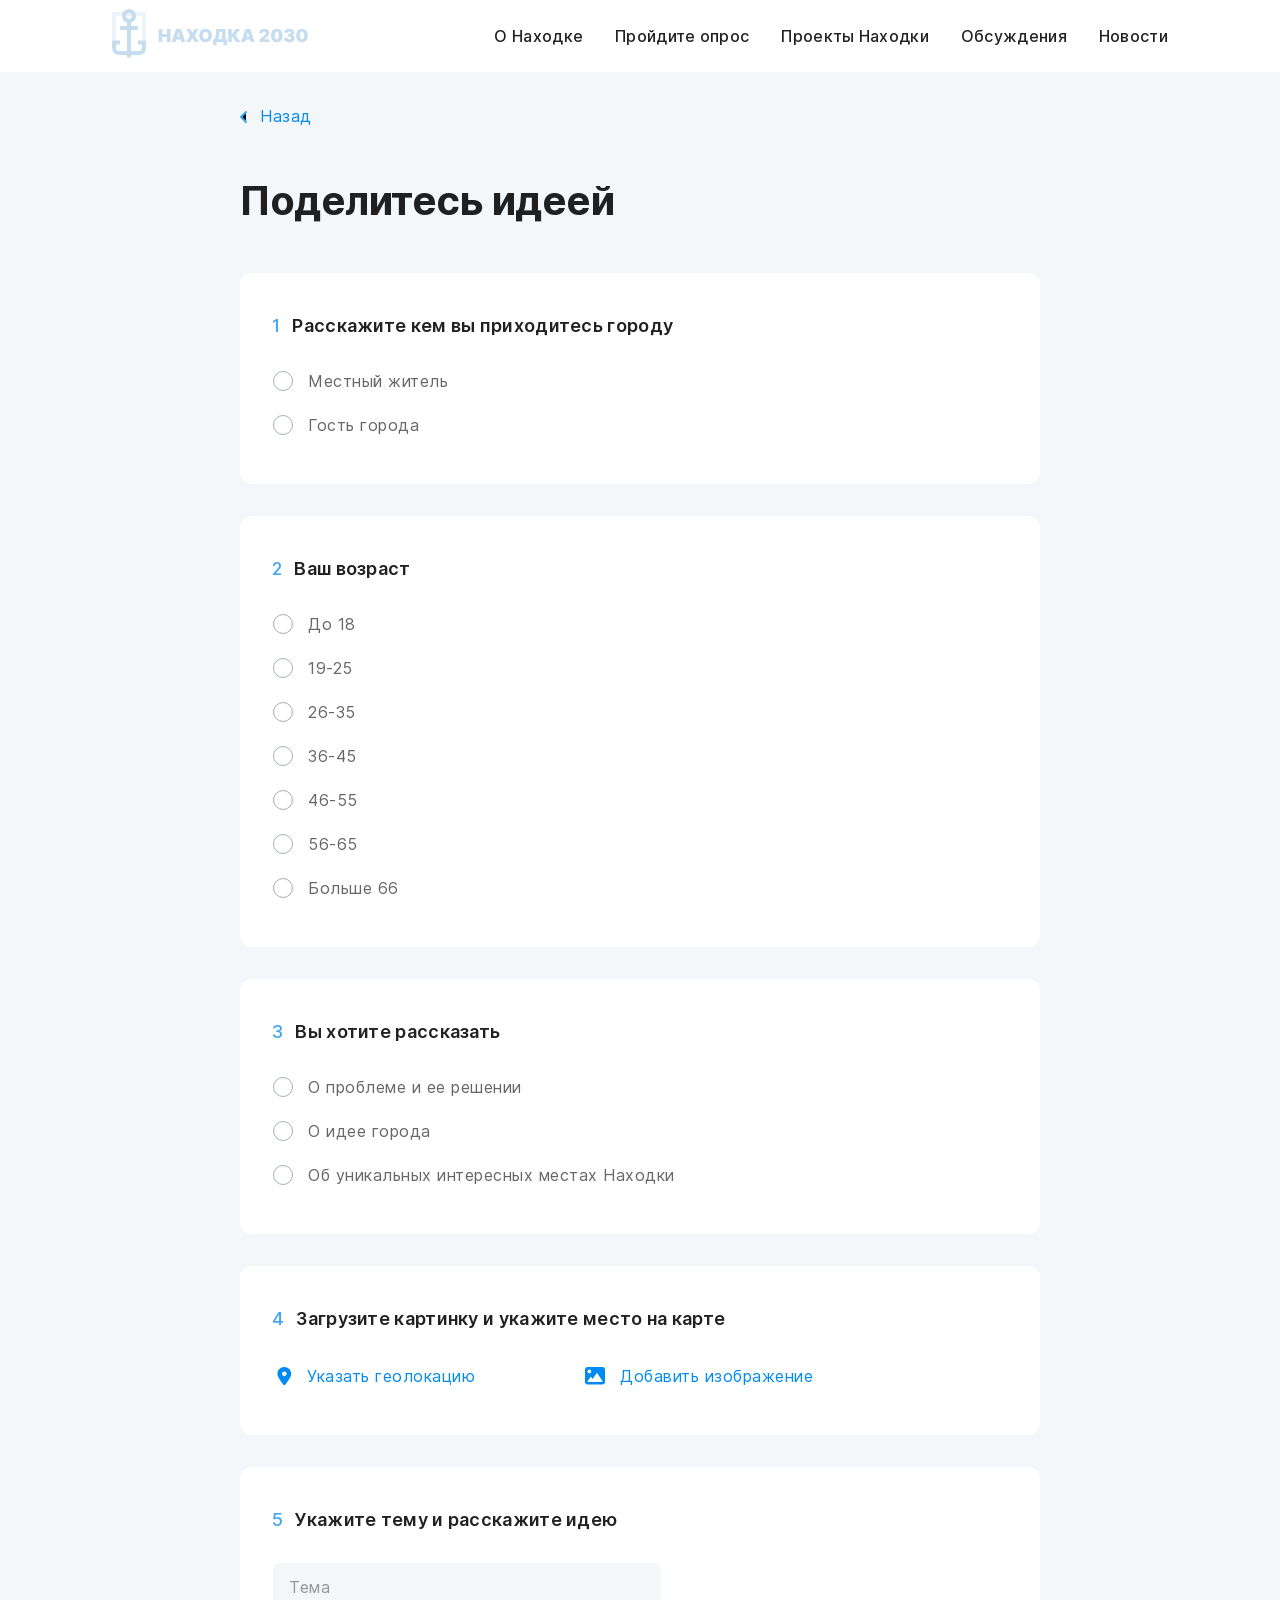
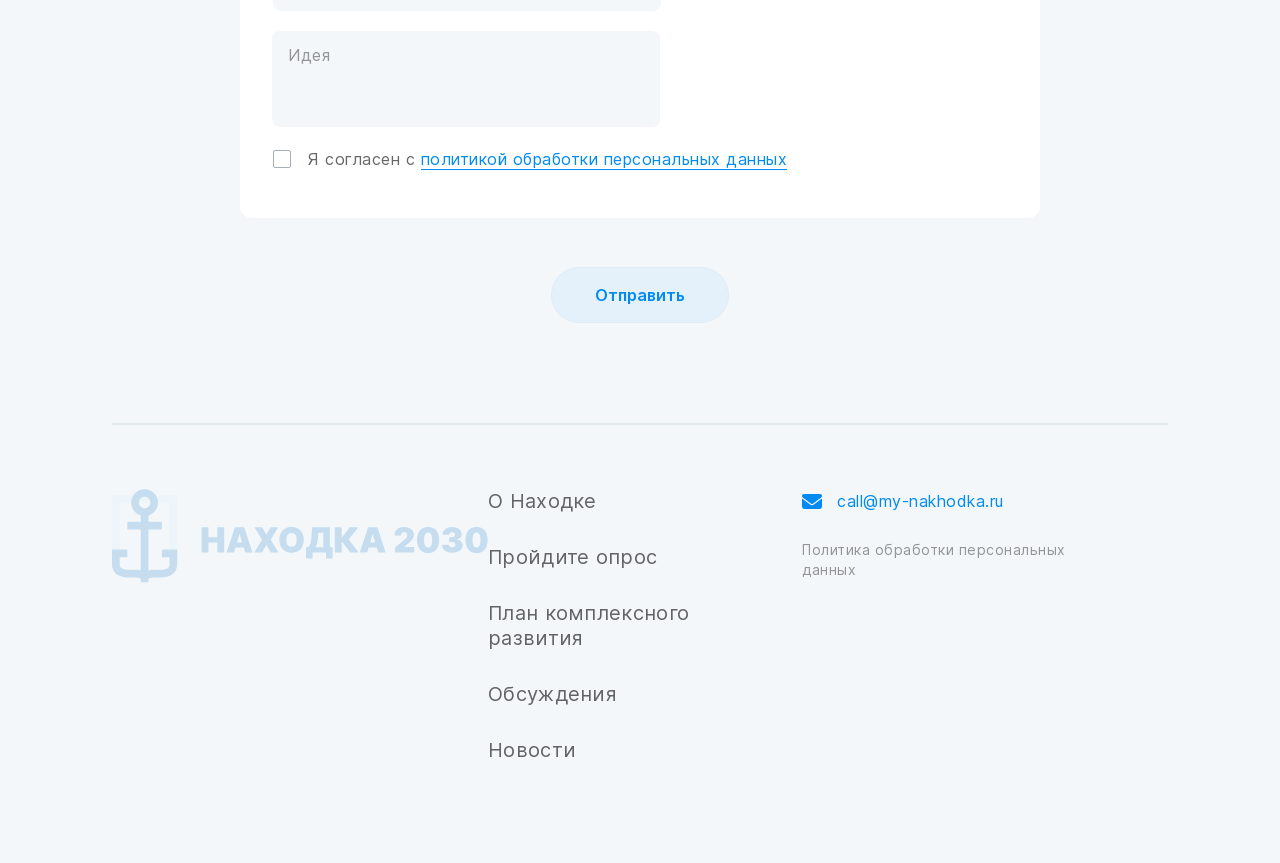
==== index.html @ dae2c943 "Deploying to gh-pages from @ dmkrupin/presspass-test-assignment@0faafb8934af4fba7f22dfae1bdb6580329a" ====
<!DOCTYPE html>
<html lang="ru">
  <head>
    <meta charset="UTF-8" />
    <meta http-equiv="X-UA-Compatible" content="IE=edge" />
    <meta name="viewport" content="width=device-width, initial-scale=1.0" />
    <meta name="description" content="Описание проекта">
    <title>PressPass Test Task</title>
    <link rel="stylesheet" href="css/style.min.css">
  </head>
  <body>
    <div class="wrapper">
      <header class="header">
        <div class="container">
          <a class="header__logo" href="#">
            <svg width="196" height="52" aria-label="Логотип">
              <use xlink:href="img/sprite_auto.svg#logo"></use>
            </svg>
          </a>
          <nav class="header__nav">
            <ul class="header__navlist">
              <li class="header__navitem">
                <a href="sitemap.html" class="header__navlink">О Находке</a>
              </li>
              <li class="header__navitem">
                <a href="sitemap.html" class="header__navlink">Пройдите опрос</a>
              </li>
              <li class="header__navitem">
                <a href="sitemap.html" class="header__navlink">Проекты Находки</a>
              </li>
              <li class="header__navitem">
                <a href="sitemap.html" class="header__navlink">Обсуждения</a>
              </li>
              <li class="header__navitem">
                <a href="sitemap.html" class="header__navlink">Новости</a>
              </li>
            </ul>
          </nav>
        </div>
      </header>
      <main>
        <div class="content-wrapper">
          <section class="page-nav">
            <a class="page-nav__back" href="sitemap.html">
              <svg width="5" height="10" aria-label="Назад">
                <use xlink:href="img/sprite_auto.svg#arrow-left"></use>
              </svg>
              <span>
                Назад
              </span>
            </a>
            <h1>Поделитесь идеей</h1>
          </section>
          <form action="https://echo.htmlacademy.ru" method="post">
            <fieldset>
              <h2>Расскажите кем вы приходитесь городу</h2>
              <label for="citizen">
                <input type="radio" name="visitor-type" value="citizen" id="citizen" required>
                <span></span>
                <p>Местный житель</p>
              </label>
              <label for="guest">
                <input type="radio" name="visitor-type" value="guest" id="guest">
                <span></span>
                <p>Гость города</p>
              </label>
            </fieldset>
            <fieldset>
              <h2>Ваш возраст</h2>
              <label for="18-">
                <input type="radio" name="visitor-age" value="18-" id="18-" required>
                <span></span>
                <p>До 18</p>
              </label>
              <label for="19-25">
                <input type="radio" name="visitor-age" value="19-25" id="19-25">
                <span></span>
                <p>19-25</p>
              </label>
              <label for="26-35">
                <input type="radio" name="visitor-age" value="26-35" id="26-35">
                <span></span>
                <p>26-35</p>
              </label>
              <label for="36-45">
                <input type="radio" name="visitor-age" value="36-45" id="36-45">
                <span></span>
                <p>36-45</p>
              </label>
              <label for="46-55">
                <input type="radio" name="visitor-age" value="46-55" id="46-55">
                <span></span>
                <p>46-55</p>
              </label>
              <label for="56-65">
                <input type="radio" name="visitor-age" value="56-65" id="56-65">
                <span></span>
                <p>56-65</p>
              </label>
              <label for="66+">
                <input type="radio" name="visitor-age" value="66+" id="66+">
                <span></span>
                <p>Больше 66</p>
              </label>
            </fieldset>
            <fieldset>
              <h2>Вы хотите рассказать</h2>
              <label for="problem">
                <input type="radio" name="visitor-about" value="problem" id="problem" required>
                <span></span>
                <p>О проблеме и ее решении</p>
              </label>
              <label for="idea">
                <input type="radio" name="visitor-about" value="idea" id="idea">
                <span></span>
                <p>О идее города</p>
              </label>
              <label for="places">
                <input type="radio" name="visitor-about" value="places" id="places">
                <span></span>
                <p>Об уникальных интересных местах Находки</p>
              </label>
            </fieldset>
            <fieldset>
              <h2>Загрузите картинку и укажите место на карте</h2>
              <div class="fieldset-wrapper">
                <a href="sitemap.html">
                  <svg width="15" height="19" aria-label="Указать геолокацию">
                    <use xlink:href="img/sprite_auto.svg#location-icon"></use>
                  </svg>
                  <span>Указать геолокацию</span>
                </a>
                <label for="image-upload">
                  <input class="visually-hidden" type="file" name="image-upload" value="image-upload" id="image-upload" accept="image/jpeg, image/png" required>
                  <span>
                    <svg width="20" height="18" aria-label="Добавить изображение">
                      <use xlink:href="img/sprite_auto.svg#image-icon"></use>
                    </svg>
                    <span>Добавить изображение</span>
                  </span>
                </label>
              </div>
            </fieldset>
            <fieldset>
              <h2>Укажите тему и расскажите идею</h2>
              <label>
                <input type="text" placeholder="Тема" name="topic" required>
              </label>
              <textarea placeholder="Идея" name="text" rows="3" required></textarea>
              <label for="policy">
                <input type="checkbox" name="policy" value="policy" id="policy" required>
                <span></span>
                <p>Я согласен с <a href="sitemap.html">политикой обработки персональных данных</a></p>
              </label>
            </fieldset>
            <button class="btn" type="submit">Отправить</button>
          </form>
        </div>
      </main>
      <footer class="footer">
        <div class="container">
          <div class="footer__content">
            <a class="footer__logo" href="#">
              <svg width="376" height="100" aria-label="Логотип">
                <use xlink:href="img/sprite_auto.svg#logo"></use>
              </svg>
            </a>
            <ul class="footer__links">
              <li><a class="footer__link" href="sitemap.html">О Находке</a></li>
              <li><a class="footer__link" href="sitemap.html">Пройдите опрос</a></li>
              <li><a class="footer__link" href="sitemap.html">План комплексного развития</a></li>
              <li><a class="footer__link" href="sitemap.html">Обсуждения</a></li>
              <li><a class="footer__link" href="sitemap.html">Новости</a></li>
            </ul>
            <div class="footer__more">
              <a href="mailto:call@my-nakhodka.ru" class="footer__email">
                <svg width="20" height="15" aria-label="E-mail">
                  <use xlink:href="img/sprite_auto.svg#mail-icon"></use>
                </svg>
                <span>call@my-nakhodka.ru</span>
              </a>
              <a class="footer__policy" href="sitemap.html">Политика обработки персональных данных</a>
            </div>
          </div>
        </div>
      </footer>
    </div>

    <!-- Модалки -->
    <div class="modal modal--preload" data-modal="feedback">
      <div class="modal__wrapper">
        <div class="modal__overlay" data-close-modal></div>
        <div class="modal__content">
          <p class="modal__description">Обычная модалка</p>
          <button class="modal__close-btn btn-reset" type="button" aria-label="Закрыть попап" data-close-modal>
            <svg width="15" height="15">
              <use xlink:href="img/sprite_auto.svg#icon-close"></use>
            </svg>
          </button>
        </div>
      </div>
    </div>

    <div class="modal modal--preload modal--fit-content modal--no-scale" data-modal="success">
      <div class="modal__wrapper">
        <div class="modal__overlay" data-close-modal></div>
        <div class="modal__content">
          <p class="modal__description">Размер этой модалки зависит от ширины контента,<br> отключена анимация-скейл</p>
          <button class="modal__close-btn btn-reset" type="button" aria-label="Закрыть попап" data-close-modal>
            <svg width="15" height="15">
              <use xlink:href="img/sprite_auto.svg#icon-close"></use>
            </svg>
          </button>
        </div>
      </div>
    </div>

    <script src="js/vendor.js" type="module"></script>
    <script src="js/main.js" type="module"></script>
  </body>
</html>
---- css/style.min.css ----
/*! normalize.css v8.0.1 | MIT License | github.com/necolas/normalize.css */
html{-webkit-text-size-adjust:100%}details,main{display:block}h1{margin:.67em 0;font-size:2em}hr{-webkit-box-sizing:content-box;box-sizing:content-box;height:0;overflow:visible}code,kbd,pre,samp{font-size:1em;font-family:monospace,monospace}a{background-color:transparent;color:#000;text-decoration:none}abbr[title]{-webkit-text-decoration:underline dotted;text-decoration:underline dotted;border-bottom:none}b,strong{font-weight:bolder}small{font-size:80%}sub,sup{position:relative;font-size:75%;line-height:0;vertical-align:baseline}sub{bottom:-.25em}sup{top:-.5em}img{border-style:none}button,input,optgroup,select{margin:0;font-size:100%;line-height:1.15;font-family:inherit}textarea{line-height:1.15}button,input{overflow:visible}button,select{text-transform:none}[type=button]::-moz-focus-inner,[type=reset]::-moz-focus-inner,[type=submit]::-moz-focus-inner,button::-moz-focus-inner{padding:0;border-style:none}[type=button]:-moz-focusring,[type=reset]:-moz-focusring,[type=submit]:-moz-focusring,button:-moz-focusring{outline:1px dotted ButtonText}fieldset{margin:0 0 32px;padding:40px 32px 47px;border:0;border-radius:12px;background-color:#fff;display:-webkit-box;display:-ms-flexbox;display:flex;-webkit-box-orient:vertical;-webkit-box-direction:normal;-ms-flex-direction:column;flex-direction:column;-webkit-box-align:start;-ms-flex-align:start;align-items:flex-start}legend{display:table;max-width:100%;color:inherit;white-space:normal}progress{vertical-align:baseline}textarea{overflow:auto;resize:none}[type=checkbox],[type=radio],legend{-webkit-box-sizing:border-box;box-sizing:border-box;padding:0}[type=number]::-webkit-inner-spin-button,[type=number]::-webkit-outer-spin-button{height:auto}[type=search]{outline-offset:-2px;-webkit-appearance:textfield}[type=search]::-webkit-search-decoration{-webkit-appearance:none}::-webkit-file-upload-button{font:inherit;-webkit-appearance:button}summary{display:list-item}[hidden],template{display:none}@font-face{font-style:normal;font-weight:400;font-family:"Inter";font-display:swap;src:url(../fonts/Inter-Regular.woff2) format("woff2"),url(../fonts/Inter-Regular.woff) format("woff")}@font-face{font-style:normal;font-weight:500;font-family:"Inter";font-display:swap;src:url(../fonts/Inter-Medium.woff2) format("woff2"),url(../fonts/Inter-Medium.woff) format("woff")}@font-face{font-style:normal;font-weight:600;font-family:"Inter";font-display:swap;src:url(../fonts/Inter-SemiBold.woff2) format("woff2"),url(../fonts/Inter-SemiBold.woff) format("woff")}@font-face{font-style:normal;font-weight:700;font-family:"Inter";font-display:swap;src:url(../fonts/Inter-Bold.woff2) format("woff2"),url(../fonts/Inter-Bold.woff) format("woff")}*,::after,::before{-webkit-box-sizing:border-box;box-sizing:border-box}body,html{margin:0;padding:0;min-height:100vh}html{font-style:normal;font-weight:400;font-size:16px;line-height:24px;font-family:"Inter","Arial",sans-serif;color:#000;-webkit-font-smoothing:antialiased;-moz-osx-font-smoothing:grayscale;text-rendering:optimizeLegibility}body{width:100%;height:100%;background-color:#fff}img,video{display:block;max-width:100%;height:auto}input:-webkit-autofill{-webkit-box-shadow:inset 0 0 0 1000px #fff;box-shadow:inset 0 0 0 1000px #fff;-webkit-text-fill-color:#000}input,select{border-radius:0}input::-webkit-input-placeholder,textarea::-webkit-input-placeholder{opacity:1}input::-moz-placeholder,textarea::-moz-placeholder{opacity:1}input:-ms-input-placeholder,input::-ms-input-placeholder,textarea:-ms-input-placeholder,textarea::-ms-input-placeholder{opacity:1}input::placeholder,textarea::placeholder{opacity:1}input:invalid,textarea:invalid{-webkit-box-shadow:none;box-shadow:none}input::-ms-clear,input::-ms-reveal{display:none}input[type=search]::-webkit-search-cancel-button,input[type=search]::-webkit-search-decoration,input[type=search]::-webkit-search-results-button,input[type=search]::-webkit-search-results-decoration{-webkit-appearance:none;appearance:none}input::-webkit-inner-spin-button,input::-webkit-outer-spin-button{margin:0;-webkit-appearance:none;appearance:none}input[type=number]{-webkit-appearance:textfield;-moz-appearance:textfield;appearance:textfield}input:matches([type=email],[type=number],[type=password],[type=search],[type=tel],[type=text],[type=url]),select,textarea{-webkit-appearance:none;-moz-appearance:none;appearance:none}[type=button],[type=reset],[type=submit],button{-webkit-appearance:none;-moz-appearance:none;appearance:none}.wrapper{position:relative;display:-webkit-box;display:-ms-flexbox;display:flex;-webkit-box-orient:vertical;-webkit-box-direction:normal;-ms-flex-direction:column;flex-direction:column;min-height:100vh;min-height:calc(100*var(--vh, 1vh));background-color:#f3f7fa}.wrapper .footer,.wrapper .header{-ms-flex-negative:0;flex-shrink:0}.wrapper main{-webkit-box-flex:1;-ms-flex-positive:1;flex-grow:1}.rouble{font-family:"Rouble","Arial",sans-serif;text-transform:lowercase!important;font-weight:400!important}.visually-hidden{position:absolute;width:1px;height:1px;margin:-1px;padding:0;overflow:hidden;white-space:nowrap;border:0;clip:rect(0 0 0 0);-webkit-clip-path:inset(100%);clip-path:inset(100%)}.scroll-lock-ios{position:fixed;overflow:hidden}.scroll-lock{overflow:hidden}.no-scrollbar{-ms-overflow-style:none;scrollbar-width:none}.modal::-webkit-scrollbar,.no-scrollbar::-webkit-scrollbar{display:none}.no-transition{-webkit-transition:none!important;-o-transition:none!important;transition:none!important}.container{width:100%;max-width:1920px;margin:0 auto;padding:0 112px}@media (max-width:767px){.container{padding:0 20px}}.btn{display:-webkit-inline-box;display:-ms-inline-flexbox;display:inline-flex;-webkit-box-pack:center;-ms-flex-pack:center;justify-content:center;padding:15px 43px;font:600 16px/24px "Inter","Arial",sans-serif;color:#028af3;background-color:rgba(2,138,243,.06);border:1px solid rgba(0,0,0,.02);border-radius:28px;cursor:pointer;-webkit-transition:color .3s ease,background .3s ease;-o-transition:color .3s ease,background .3s ease;transition:color .3s ease,background .3s ease}.btn:disabled{opacity:.5;pointer-events:none}@media (hover:hover),screen and (min-width:0\0){.btn:focus,.btn:hover{background-color:#028af3;color:#fff}}.modal,.modal__wrapper{display:-webkit-box;display:-ms-flexbox;display:flex}.modal{top:0;right:0;bottom:0;left:0;z-index:1000;-webkit-box-orient:vertical;-webkit-box-direction:normal;-ms-flex-direction:column;flex-direction:column;overflow-y:auto;-webkit-overflow-scrolling:touch;background-color:rgba(0,0,0,.8);-webkit-transform:scale(1.2);-ms-transform:scale(1.2);transform:scale(1.2);visibility:hidden;opacity:0;-webkit-transition:opacity .6s cubic-bezier(.55,0,.1,1),visibility .6s cubic-bezier(.55,0,.1,1),-webkit-transform .6s cubic-bezier(.55,0,.1,1);-o-transition:opacity .6s cubic-bezier(.55,0,.1,1),transform .6s cubic-bezier(.55,0,.1,1),visibility .6s cubic-bezier(.55,0,.1,1);transition:opacity .6s cubic-bezier(.55,0,.1,1),transform .6s cubic-bezier(.55,0,.1,1),visibility .6s cubic-bezier(.55,0,.1,1);transition:opacity .6s cubic-bezier(.55,0,.1,1),transform .6s cubic-bezier(.55,0,.1,1),visibility .6s cubic-bezier(.55,0,.1,1),-webkit-transform .6s cubic-bezier(.55,0,.1,1);pointer-events:none;-ms-overflow-style:none;scrollbar-width:none;position:fixed}.modal__wrapper{position:relative;-ms-flex-negative:0;flex-shrink:0;-webkit-box-pack:center;-ms-flex-pack:center;justify-content:center;-webkit-box-align:center;-ms-flex-align:center;align-items:center;width:100%;min-height:100%;padding:60px 40px}@media (max-width:767px){.modal__wrapper{padding:60px 16px}}.modal__overlay{position:absolute;top:0;left:0;width:100%;height:100%;cursor:pointer}.modal__content{position:relative;width:600px;padding:40px;background-color:#fff}@media (max-width:767px){.modal__content{width:100%;padding:20px}}.modal__close-btn{position:absolute;top:22px;right:22px;z-index:1;width:40px;height:40px;padding:0;background:0 0;border:0;cursor:pointer}.modal--responsive .modal__content{width:100%}.modal--fit-content .modal__content{width:auto}@media (max-width:767px){.modal--fit-content .modal__content{width:100%}}.modal--no-scale{-webkit-transform:none;-ms-transform:none;transform:none}.modal--preload{-webkit-transition:none;-o-transition:none;transition:none}.modal.is-active{-webkit-transform:scale(1);-ms-transform:scale(1);transform:scale(1);visibility:visible;opacity:1;pointer-events:auto}.header{background-color:#fff}.header .container,.header__navlist{display:-webkit-box;display:-ms-flexbox;display:flex}.header .container{min-height:72px;-ms-flex-wrap:wrap;flex-wrap:wrap;-webkit-box-pack:justify;-ms-flex-pack:justify;justify-content:space-between;-webkit-box-align:center;-ms-flex-align:center;align-items:center}.header__logo{margin-top:4px;-webkit-transition:opacity .3s ease;-o-transition:opacity .3s ease;transition:opacity .3s ease}.header__logo svg{width:196px;height:52px}@media (hover:hover),screen and (min-width:0\0){.header__logo:focus,.header__logo:hover{opacity:.5}}.header__navlist{margin:0;padding:0;list-style:none}.header__navitem:not(:last-child){margin-right:32px}.header__navlink{font:500 16px/24px "Inter","Arial",sans-serif;letter-spacing:.3px;color:rgba(0,0,0,.87)}@media (hover:hover),screen and (min-width:0\0){.header__navlink:focus,.header__navlink:hover{text-decoration:underline}}.content-wrapper,.page-nav{display:-webkit-box;display:-ms-flexbox;display:flex;-webkit-box-orient:vertical;-webkit-box-direction:normal;-ms-flex-direction:column;flex-direction:column}.content-wrapper{margin:0 auto;padding-bottom:100px;max-width:800px}.page-nav{-ms-flex-item-align:stretch;align-self:stretch;margin-top:32px;margin-bottom:48px;-webkit-box-pack:start;-ms-flex-pack:start;justify-content:flex-start}.page-nav h1,fieldset h2{padding:0;color:rgba(0,0,0,.87)}.page-nav h1,.page-nav__back{-ms-flex-item-align:start;align-self:flex-start}.page-nav h1{margin:0;font:700 40px/48px "Inter","Arial",sans-serif;letter-spacing:-.5px}.page-nav__back,fieldset a{-webkit-box-pack:start;-ms-flex-pack:start;justify-content:flex-start}.page-nav__back{margin-bottom:49px;-webkit-box-align:center;-ms-flex-align:center;align-items:center;-webkit-transition:opacity .3s ease;-o-transition:opacity .3s ease;transition:opacity .3s ease}.page-nav__back svg{width:7px;height:12px;margin-right:13px;position:relative;top:1px;color:transparent}.footer__email span,.page-nav__back span,input[type=file]+span span{font:400 16px/24px "Inter","Arial",sans-serif;letter-spacing:.5px;color:#028af3}@media (hover:hover),screen and (min-width:0\0){.page-nav__back:focus,.page-nav__back:hover{opacity:.5}}form{-webkit-box-orient:vertical;-webkit-box-direction:normal;-ms-flex-direction:column;flex-direction:column;counter-reset:field}form button{-ms-flex-item-align:center;-ms-grid-row-align:center;align-self:center;margin:17px 0 0}fieldset h2{margin:1px 0 31px;font:600 18px/24px "Inter","Arial",sans-serif;letter-spacing:.3px}fieldset h2::before{counter-increment:field;content:counter(field);font:500 18px/24px "Inter","Arial",sans-serif;color:#3fa6f6;margin-right:12px}.page-nav__back,fieldset .fieldset-wrapper,fieldset a,form,label{display:-webkit-box;display:-ms-flexbox;display:flex}fieldset .fieldset-wrapper{-webkit-box-orient:horizontal;-webkit-box-direction:normal;-ms-flex-direction:row;flex-direction:row;-ms-flex-wrap:wrap;flex-wrap:wrap;gap:114px;padding-top:2px}fieldset a,label{-webkit-box-align:center;-ms-flex-align:center;align-items:center}fieldset a{position:relative;left:5px;font:400 16px/24px "Inter","Arial",sans-serif;letter-spacing:.5px;color:#028af3}.footer__email svg,fieldset a svg,input[type=file]+span svg{margin-right:15px}label{margin-left:1px;cursor:pointer}label:not(:last-child){margin-bottom:20px}label p{margin:0;padding:0;font:400 16px/24px "Inter","Arial",sans-serif;letter-spacing:.5px;color:rgba(0,0,0,.6)}input[type=file],input[type=radio]{position:absolute;-webkit-appearance:none;-moz-appearance:none;appearance:none}input[type=radio]+span{position:absolute;width:20px;height:20px;border:1px solid #a6afb6;border-radius:50%}input[type=radio]+span+p{margin-left:35px}input[type=radio]:checked+span::before{content:"";position:absolute;top:4px;left:4px;width:10px;height:10px;border-radius:50%;background-color:#a6afb6}input[type=radio]:disabled+span,input[type=radio]:disabled:checked+span,input[type=radio]:disabled:checked+span::before{opacity:.5}input[type=radio]:disabled+span+p{opacity:.5}input[type=radio]:invalid:focus+span{background-color:red}input[type=radio]:invalid:focus+span+p{color:red}@media (hover:hover),screen and (min-width:0\0){input[type=radio]:focus+span,input[type=radio]:hover+span{border-color:#3fa6f6}input[type=radio]:checked:focus+span::before,input[type=radio]:checked:hover+span::before{background-color:#3fa6f6}input[type=radio]:focus+span+p,input[type=radio]:hover+span+p{color:#3fa6f6}}input[type=file]+span{display:-webkit-box;display:-ms-flexbox;display:flex;-webkit-box-pack:start;-ms-flex-pack:start;justify-content:flex-start;-webkit-box-align:center;-ms-flex-align:center;align-items:center}input[type=checkbox]:invalid:focus+span+p,input[type=file]:invalid:focus+span>span{color:red}@media (hover:hover),screen and (min-width:0\0){input[type=file]:focus+span,input[type=file]:hover+span{outline:2px solid Highlight;outline:1px auto -webkit-focus-ring-color;outline-offset:2px}}input[type=text]{margin:0}input[type=text],textarea{border:0;width:388px;padding:12px 16px;border-radius:8px;background-color:#f3f7fa;color:rgba(0,0,0,.87);font:400 16px/24px "Inter","Arial",sans-serif;letter-spacing:.5px}input[type=text]::-webkit-input-placeholder,textarea::-webkit-input-placeholder{color:rgba(0,0,0,.4);font:400 16px/24px "Inter","Arial",sans-serif;letter-spacing:.5px}input[type=text]::-moz-placeholder,textarea::-moz-placeholder{color:rgba(0,0,0,.4);font:400 16px/24px "Inter","Arial",sans-serif;letter-spacing:.5px}input[type=text]:-ms-input-placeholder,input[type=text]::-ms-input-placeholder,textarea:-ms-input-placeholder,textarea::-ms-input-placeholder{color:rgba(0,0,0,.4);font:400 16px/24px "Inter","Arial",sans-serif;letter-spacing:.5px}input[type=text]::placeholder,textarea::placeholder{color:rgba(0,0,0,.4);font:400 16px/24px "Inter","Arial",sans-serif;letter-spacing:.5px}textarea{margin:0 0 20px}input[type=checkbox]{position:absolute;-webkit-appearance:none;-moz-appearance:none;appearance:none}input[type=checkbox]+span{position:relative;width:18px;height:18px;border:1px solid #a6afb6;border-radius:2px;-webkit-transition:border .3s ease;-o-transition:border .3s ease;transition:border .3s ease}input[type=checkbox]+span+p{margin-left:17px;-webkit-transition:color .3s ease;-o-transition:color .3s ease;transition:color .3s ease}input[type=checkbox]+span+p a{display:inline-block;left:0;-webkit-transition:opacity .3s ease;-o-transition:opacity .3s ease;transition:opacity .3s ease}input[type=checkbox]+span+p a::after{content:"";display:block;position:absolute;bottom:1px;width:100%;height:1px;background-color:#028af3}@media (hover:hover),screen and (min-width:0\0){input[type=checkbox]+span+p a:focus,input[type=checkbox]+span+p a:hover{opacity:.5}}input[type=checkbox]:checked+span::before{content:"";position:absolute;top:4px;left:4px;width:8px;height:8px;border-radius:2px;background-color:#a6afb6;-webkit-transition:background .3s ease;-o-transition:background .3s ease;transition:background .3s ease}input[type=checkbox]:disabled+span,input[type=checkbox]:disabled:checked+span,input[type=checkbox]:disabled:checked+span::before{opacity:.5}input[type=checkbox]:disabled+span+p{opacity:.5}input[type=checkbox]:invalid:focus+span{background-color:red}@media (hover:hover),screen and (min-width:0\0){input[type=checkbox]:focus+span,input[type=checkbox]:hover+span{border-color:#3fa6f6}input[type=checkbox]:checked:focus+span::before,input[type=checkbox]:checked:hover+span::before{background-color:#3fa6f6}input[type=checkbox]:focus+span+p,input[type=checkbox]:hover+span+p{color:#3fa6f6}}.footer__content{padding-top:64px;padding-bottom:100px;display:-webkit-box;display:-ms-flexbox;display:flex;-webkit-box-align:start;-ms-flex-align:start;align-items:flex-start;border-top:2px solid rgba(179,197,210,.3)}.footer__logo{margin-right:auto;-webkit-transition:opacity .3s ease;-o-transition:opacity .3s ease;transition:opacity .3s ease}@media (hover:hover),screen and (min-width:0\0){.footer__logo:focus,.footer__logo:hover{opacity:.5}}.footer__links{margin:0;padding:0;list-style:none}.footer__links li{width:280px}.footer__links li:not(:last-child){margin-bottom:31px}.footer__links a{font:400 20px/24px "Inter","Arial",sans-serif;letter-spacing:.3px;color:rgba(0,0,0,.6)}@media (hover:hover),screen and (min-width:0\0){.footer__links a:focus,.footer__links a:hover{text-decoration:underline}}.footer__email,.footer__more{display:-webkit-box;display:-ms-flexbox;display:flex}.footer__more{margin-left:34px;margin-right:63px;-webkit-box-orient:vertical;-webkit-box-direction:normal;-ms-flex-direction:column;flex-direction:column}.footer__email{margin-bottom:27px;-webkit-box-pack:start;-ms-flex-pack:start;justify-content:flex-start;-webkit-box-align:center;-ms-flex-align:center;align-items:center}@media (hover:hover),screen and (min-width:0\0){.footer__email:focus span,.footer__email:hover span{text-decoration:underline}}.footer__policy{font:400 14px/20px "Inter","Arial",sans-serif;letter-spacing:.5px;color:rgba(0,0,0,.4)}@media (hover:hover),screen and (min-width:0\0){.footer__policy:focus,.footer__policy:hover{text-decoration:underline}}
/*# sourceMappingURL=style.min.css.map */
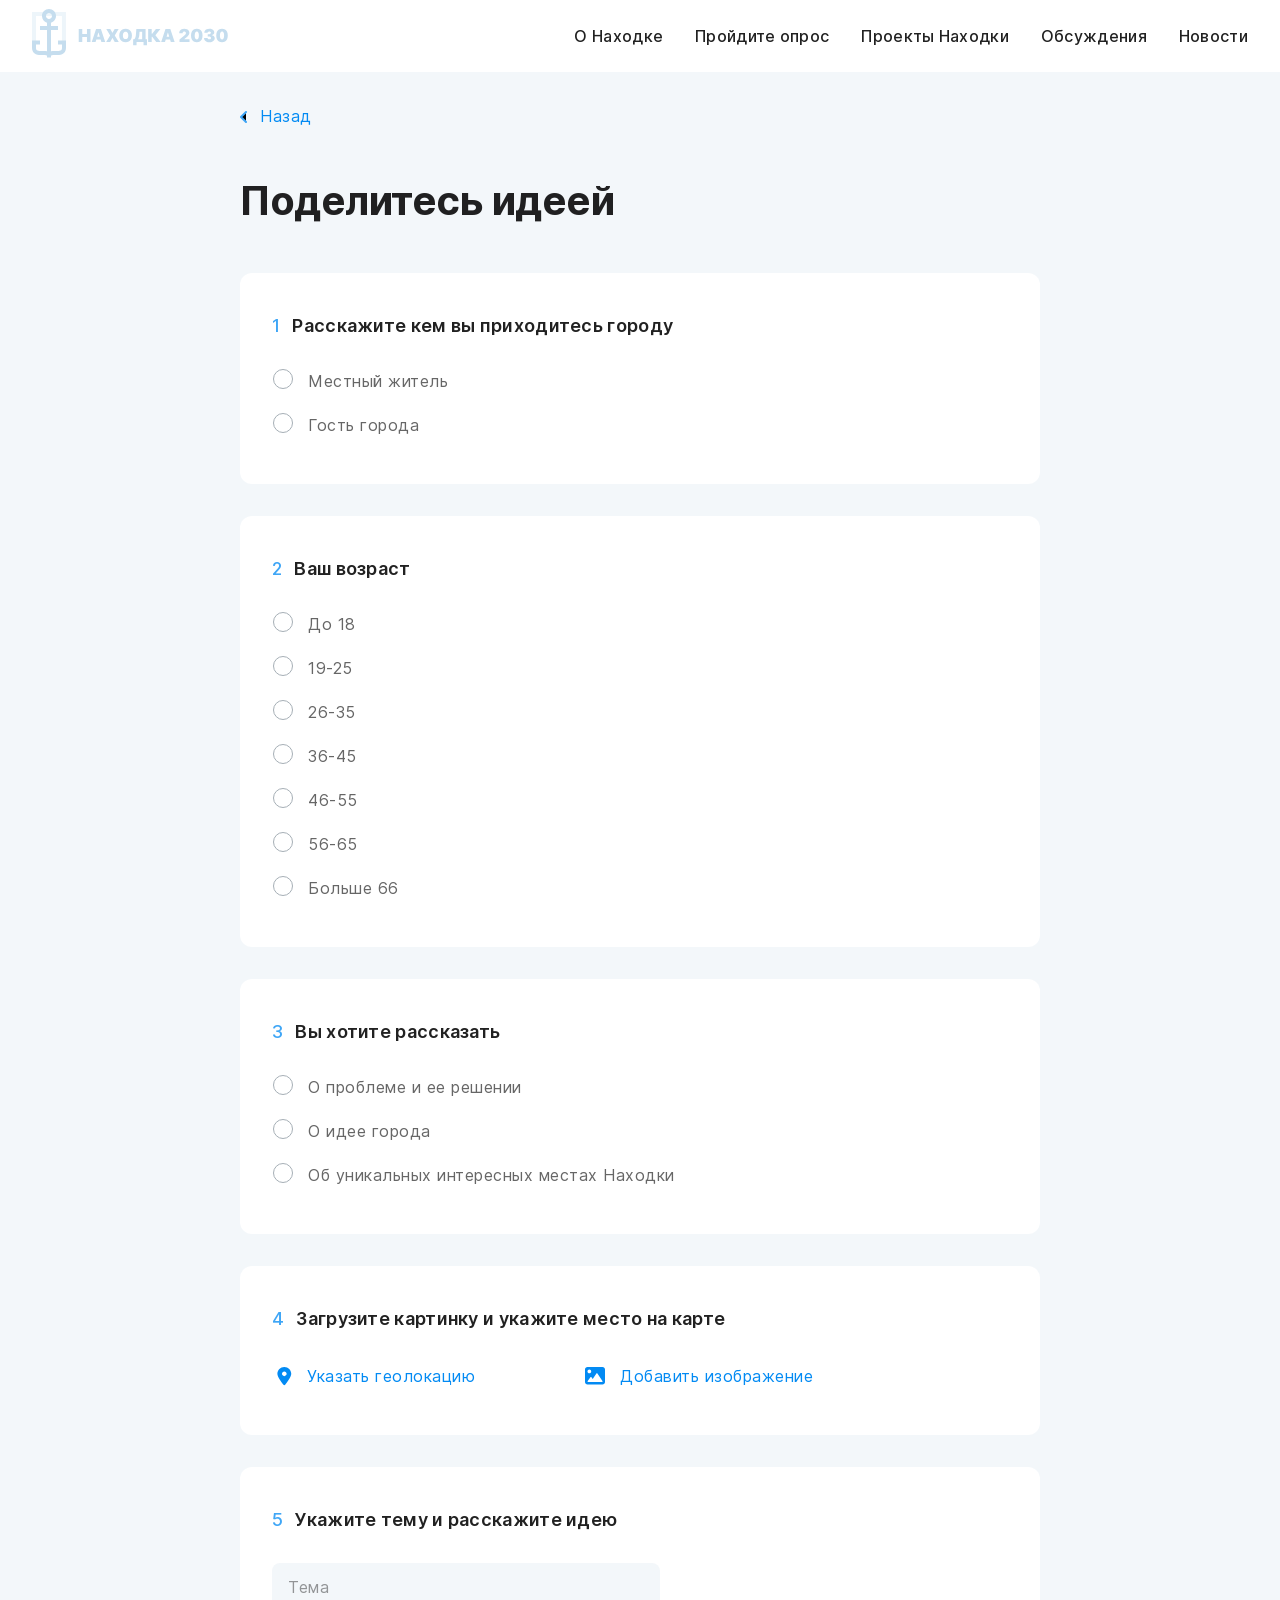
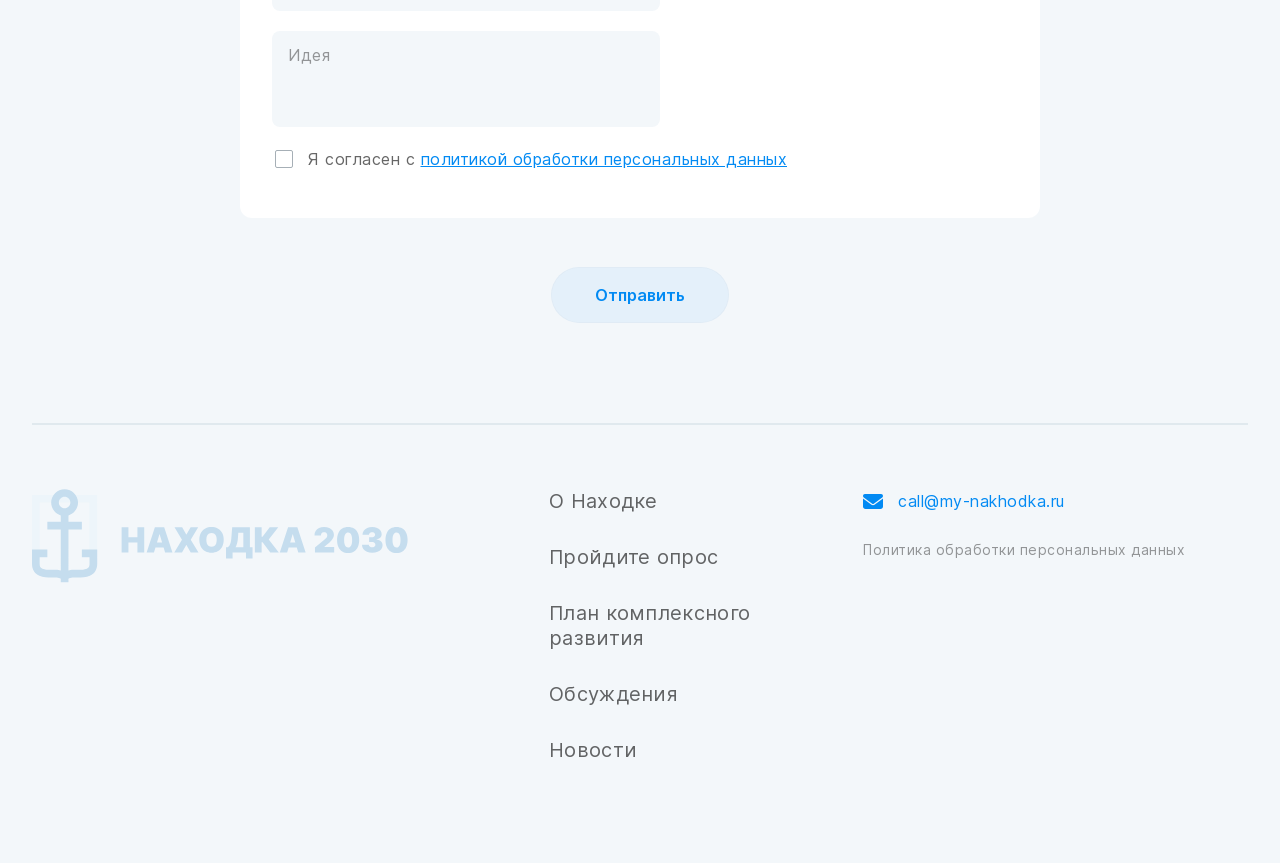
==== commit b9014578: "Deploying to gh-pages from @ dmkrupin/presspass-test-assignment@9191d813a4fffefa00c13e9a46f585d2c4ea" ====
--- a/index.html
+++ b/index.html
@@ -18,6 +18,11 @@
             </svg>
           </a>
           <nav class="header__nav">
+            <button class="header__toggle">
+              <svg width="16" height="16" aria-label="Мобильное меню">
+                <use xlink:href="img/sprite_auto.svg#menu-icon"></use>
+              </svg>
+            </button>
             <ul class="header__navlist">
               <li class="header__navitem">
                 <a href="sitemap.html" class="header__navlink">О Находке</a>
@@ -49,7 +54,7 @@
                 Назад
               </span>
             </a>
-            <h1>Поделитесь идеей</h1>
+            <h1>Поделитесь<br> идеей</h1>
           </section>
           <form action="https://echo.htmlacademy.ru" method="post">
             <fieldset>
@@ -143,14 +148,12 @@
             </fieldset>
             <fieldset>
               <h2>Укажите тему и расскажите идею</h2>
-              <label>
-                <input type="text" placeholder="Тема" name="topic" required>
-              </label>
+              <input type="text" placeholder="Тема" name="topic" required>
               <textarea placeholder="Идея" name="text" rows="3" required></textarea>
               <label for="policy">
                 <input type="checkbox" name="policy" value="policy" id="policy" required>
                 <span></span>
-                <p>Я согласен с <a href="sitemap.html">политикой обработки персональных данных</a></p>
+                <p>Я согласен с <a href="sitemap.html">политикой<br> обработки персональных данных</a></p>
               </label>
             </fieldset>
             <button class="btn" type="submit">Отправить</button>
--- a/css/style.min.css
+++ b/css/style.min.css
@@ -1,3 +1,3 @@
 /*! normalize.css v8.0.1 | MIT License | github.com/necolas/normalize.css */
-html{-webkit-text-size-adjust:100%}details,main{display:block}h1{margin:.67em 0;font-size:2em}hr{-webkit-box-sizing:content-box;box-sizing:content-box;height:0;overflow:visible}code,kbd,pre,samp{font-size:1em;font-family:monospace,monospace}a{background-color:transparent;color:#000;text-decoration:none}abbr[title]{-webkit-text-decoration:underline dotted;text-decoration:underline dotted;border-bottom:none}b,strong{font-weight:bolder}small{font-size:80%}sub,sup{position:relative;font-size:75%;line-height:0;vertical-align:baseline}sub{bottom:-.25em}sup{top:-.5em}img{border-style:none}button,input,optgroup,select{margin:0;font-size:100%;line-height:1.15;font-family:inherit}textarea{line-height:1.15}button,input{overflow:visible}button,select{text-transform:none}[type=button]::-moz-focus-inner,[type=reset]::-moz-focus-inner,[type=submit]::-moz-focus-inner,button::-moz-focus-inner{padding:0;border-style:none}[type=button]:-moz-focusring,[type=reset]:-moz-focusring,[type=submit]:-moz-focusring,button:-moz-focusring{outline:1px dotted ButtonText}fieldset{margin:0 0 32px;padding:40px 32px 47px;border:0;border-radius:12px;background-color:#fff;display:-webkit-box;display:-ms-flexbox;display:flex;-webkit-box-orient:vertical;-webkit-box-direction:normal;-ms-flex-direction:column;flex-direction:column;-webkit-box-align:start;-ms-flex-align:start;align-items:flex-start}legend{display:table;max-width:100%;color:inherit;white-space:normal}progress{vertical-align:baseline}textarea{overflow:auto;resize:none}[type=checkbox],[type=radio],legend{-webkit-box-sizing:border-box;box-sizing:border-box;padding:0}[type=number]::-webkit-inner-spin-button,[type=number]::-webkit-outer-spin-button{height:auto}[type=search]{outline-offset:-2px;-webkit-appearance:textfield}[type=search]::-webkit-search-decoration{-webkit-appearance:none}::-webkit-file-upload-button{font:inherit;-webkit-appearance:button}summary{display:list-item}[hidden],template{display:none}@font-face{font-style:normal;font-weight:400;font-family:"Inter";font-display:swap;src:url(../fonts/Inter-Regular.woff2) format("woff2"),url(../fonts/Inter-Regular.woff) format("woff")}@font-face{font-style:normal;font-weight:500;font-family:"Inter";font-display:swap;src:url(../fonts/Inter-Medium.woff2) format("woff2"),url(../fonts/Inter-Medium.woff) format("woff")}@font-face{font-style:normal;font-weight:600;font-family:"Inter";font-display:swap;src:url(../fonts/Inter-SemiBold.woff2) format("woff2"),url(../fonts/Inter-SemiBold.woff) format("woff")}@font-face{font-style:normal;font-weight:700;font-family:"Inter";font-display:swap;src:url(../fonts/Inter-Bold.woff2) format("woff2"),url(../fonts/Inter-Bold.woff) format("woff")}*,::after,::before{-webkit-box-sizing:border-box;box-sizing:border-box}body,html{margin:0;padding:0;min-height:100vh}html{font-style:normal;font-weight:400;font-size:16px;line-height:24px;font-family:"Inter","Arial",sans-serif;color:#000;-webkit-font-smoothing:antialiased;-moz-osx-font-smoothing:grayscale;text-rendering:optimizeLegibility}body{width:100%;height:100%;background-color:#fff}img,video{display:block;max-width:100%;height:auto}input:-webkit-autofill{-webkit-box-shadow:inset 0 0 0 1000px #fff;box-shadow:inset 0 0 0 1000px #fff;-webkit-text-fill-color:#000}input,select{border-radius:0}input::-webkit-input-placeholder,textarea::-webkit-input-placeholder{opacity:1}input::-moz-placeholder,textarea::-moz-placeholder{opacity:1}input:-ms-input-placeholder,input::-ms-input-placeholder,textarea:-ms-input-placeholder,textarea::-ms-input-placeholder{opacity:1}input::placeholder,textarea::placeholder{opacity:1}input:invalid,textarea:invalid{-webkit-box-shadow:none;box-shadow:none}input::-ms-clear,input::-ms-reveal{display:none}input[type=search]::-webkit-search-cancel-button,input[type=search]::-webkit-search-decoration,input[type=search]::-webkit-search-results-button,input[type=search]::-webkit-search-results-decoration{-webkit-appearance:none;appearance:none}input::-webkit-inner-spin-button,input::-webkit-outer-spin-button{margin:0;-webkit-appearance:none;appearance:none}input[type=number]{-webkit-appearance:textfield;-moz-appearance:textfield;appearance:textfield}input:matches([type=email],[type=number],[type=password],[type=search],[type=tel],[type=text],[type=url]),select,textarea{-webkit-appearance:none;-moz-appearance:none;appearance:none}[type=button],[type=reset],[type=submit],button{-webkit-appearance:none;-moz-appearance:none;appearance:none}.wrapper{position:relative;display:-webkit-box;display:-ms-flexbox;display:flex;-webkit-box-orient:vertical;-webkit-box-direction:normal;-ms-flex-direction:column;flex-direction:column;min-height:100vh;min-height:calc(100*var(--vh, 1vh));background-color:#f3f7fa}.wrapper .footer,.wrapper .header{-ms-flex-negative:0;flex-shrink:0}.wrapper main{-webkit-box-flex:1;-ms-flex-positive:1;flex-grow:1}.rouble{font-family:"Rouble","Arial",sans-serif;text-transform:lowercase!important;font-weight:400!important}.visually-hidden{position:absolute;width:1px;height:1px;margin:-1px;padding:0;overflow:hidden;white-space:nowrap;border:0;clip:rect(0 0 0 0);-webkit-clip-path:inset(100%);clip-path:inset(100%)}.scroll-lock-ios{position:fixed;overflow:hidden}.scroll-lock{overflow:hidden}.no-scrollbar{-ms-overflow-style:none;scrollbar-width:none}.modal::-webkit-scrollbar,.no-scrollbar::-webkit-scrollbar{display:none}.no-transition{-webkit-transition:none!important;-o-transition:none!important;transition:none!important}.container{width:100%;max-width:1920px;margin:0 auto;padding:0 112px}@media (max-width:767px){.container{padding:0 20px}}.btn{display:-webkit-inline-box;display:-ms-inline-flexbox;display:inline-flex;-webkit-box-pack:center;-ms-flex-pack:center;justify-content:center;padding:15px 43px;font:600 16px/24px "Inter","Arial",sans-serif;color:#028af3;background-color:rgba(2,138,243,.06);border:1px solid rgba(0,0,0,.02);border-radius:28px;cursor:pointer;-webkit-transition:color .3s ease,background .3s ease;-o-transition:color .3s ease,background .3s ease;transition:color .3s ease,background .3s ease}.btn:disabled{opacity:.5;pointer-events:none}@media (hover:hover),screen and (min-width:0\0){.btn:focus,.btn:hover{background-color:#028af3;color:#fff}}.modal,.modal__wrapper{display:-webkit-box;display:-ms-flexbox;display:flex}.modal{top:0;right:0;bottom:0;left:0;z-index:1000;-webkit-box-orient:vertical;-webkit-box-direction:normal;-ms-flex-direction:column;flex-direction:column;overflow-y:auto;-webkit-overflow-scrolling:touch;background-color:rgba(0,0,0,.8);-webkit-transform:scale(1.2);-ms-transform:scale(1.2);transform:scale(1.2);visibility:hidden;opacity:0;-webkit-transition:opacity .6s cubic-bezier(.55,0,.1,1),visibility .6s cubic-bezier(.55,0,.1,1),-webkit-transform .6s cubic-bezier(.55,0,.1,1);-o-transition:opacity .6s cubic-bezier(.55,0,.1,1),transform .6s cubic-bezier(.55,0,.1,1),visibility .6s cubic-bezier(.55,0,.1,1);transition:opacity .6s cubic-bezier(.55,0,.1,1),transform .6s cubic-bezier(.55,0,.1,1),visibility .6s cubic-bezier(.55,0,.1,1);transition:opacity .6s cubic-bezier(.55,0,.1,1),transform .6s cubic-bezier(.55,0,.1,1),visibility .6s cubic-bezier(.55,0,.1,1),-webkit-transform .6s cubic-bezier(.55,0,.1,1);pointer-events:none;-ms-overflow-style:none;scrollbar-width:none;position:fixed}.modal__wrapper{position:relative;-ms-flex-negative:0;flex-shrink:0;-webkit-box-pack:center;-ms-flex-pack:center;justify-content:center;-webkit-box-align:center;-ms-flex-align:center;align-items:center;width:100%;min-height:100%;padding:60px 40px}@media (max-width:767px){.modal__wrapper{padding:60px 16px}}.modal__overlay{position:absolute;top:0;left:0;width:100%;height:100%;cursor:pointer}.modal__content{position:relative;width:600px;padding:40px;background-color:#fff}@media (max-width:767px){.modal__content{width:100%;padding:20px}}.modal__close-btn{position:absolute;top:22px;right:22px;z-index:1;width:40px;height:40px;padding:0;background:0 0;border:0;cursor:pointer}.modal--responsive .modal__content{width:100%}.modal--fit-content .modal__content{width:auto}@media (max-width:767px){.modal--fit-content .modal__content{width:100%}}.modal--no-scale{-webkit-transform:none;-ms-transform:none;transform:none}.modal--preload{-webkit-transition:none;-o-transition:none;transition:none}.modal.is-active{-webkit-transform:scale(1);-ms-transform:scale(1);transform:scale(1);visibility:visible;opacity:1;pointer-events:auto}.header{background-color:#fff}.header .container,.header__navlist{display:-webkit-box;display:-ms-flexbox;display:flex}.header .container{min-height:72px;-ms-flex-wrap:wrap;flex-wrap:wrap;-webkit-box-pack:justify;-ms-flex-pack:justify;justify-content:space-between;-webkit-box-align:center;-ms-flex-align:center;align-items:center}.header__logo{margin-top:4px;-webkit-transition:opacity .3s ease;-o-transition:opacity .3s ease;transition:opacity .3s ease}.header__logo svg{width:196px;height:52px}@media (hover:hover),screen and (min-width:0\0){.header__logo:focus,.header__logo:hover{opacity:.5}}.header__navlist{margin:0;padding:0;list-style:none}.header__navitem:not(:last-child){margin-right:32px}.header__navlink{font:500 16px/24px "Inter","Arial",sans-serif;letter-spacing:.3px;color:rgba(0,0,0,.87)}@media (hover:hover),screen and (min-width:0\0){.header__navlink:focus,.header__navlink:hover{text-decoration:underline}}.content-wrapper,.page-nav{display:-webkit-box;display:-ms-flexbox;display:flex;-webkit-box-orient:vertical;-webkit-box-direction:normal;-ms-flex-direction:column;flex-direction:column}.content-wrapper{margin:0 auto;padding-bottom:100px;max-width:800px}.page-nav{-ms-flex-item-align:stretch;align-self:stretch;margin-top:32px;margin-bottom:48px;-webkit-box-pack:start;-ms-flex-pack:start;justify-content:flex-start}.page-nav h1,fieldset h2{padding:0;color:rgba(0,0,0,.87)}.page-nav h1,.page-nav__back{-ms-flex-item-align:start;align-self:flex-start}.page-nav h1{margin:0;font:700 40px/48px "Inter","Arial",sans-serif;letter-spacing:-.5px}.page-nav__back,fieldset a{-webkit-box-pack:start;-ms-flex-pack:start;justify-content:flex-start}.page-nav__back{margin-bottom:49px;-webkit-box-align:center;-ms-flex-align:center;align-items:center;-webkit-transition:opacity .3s ease;-o-transition:opacity .3s ease;transition:opacity .3s ease}.page-nav__back svg{width:7px;height:12px;margin-right:13px;position:relative;top:1px;color:transparent}.footer__email span,.page-nav__back span,input[type=file]+span span{font:400 16px/24px "Inter","Arial",sans-serif;letter-spacing:.5px;color:#028af3}@media (hover:hover),screen and (min-width:0\0){.page-nav__back:focus,.page-nav__back:hover{opacity:.5}}form{-webkit-box-orient:vertical;-webkit-box-direction:normal;-ms-flex-direction:column;flex-direction:column;counter-reset:field}form button{-ms-flex-item-align:center;-ms-grid-row-align:center;align-self:center;margin:17px 0 0}fieldset h2{margin:1px 0 31px;font:600 18px/24px "Inter","Arial",sans-serif;letter-spacing:.3px}fieldset h2::before{counter-increment:field;content:counter(field);font:500 18px/24px "Inter","Arial",sans-serif;color:#3fa6f6;margin-right:12px}.page-nav__back,fieldset .fieldset-wrapper,fieldset a,form,label{display:-webkit-box;display:-ms-flexbox;display:flex}fieldset .fieldset-wrapper{-webkit-box-orient:horizontal;-webkit-box-direction:normal;-ms-flex-direction:row;flex-direction:row;-ms-flex-wrap:wrap;flex-wrap:wrap;gap:114px;padding-top:2px}fieldset a,label{-webkit-box-align:center;-ms-flex-align:center;align-items:center}fieldset a{position:relative;left:5px;font:400 16px/24px "Inter","Arial",sans-serif;letter-spacing:.5px;color:#028af3}.footer__email svg,fieldset a svg,input[type=file]+span svg{margin-right:15px}label{margin-left:1px;cursor:pointer}label:not(:last-child){margin-bottom:20px}label p{margin:0;padding:0;font:400 16px/24px "Inter","Arial",sans-serif;letter-spacing:.5px;color:rgba(0,0,0,.6)}input[type=file],input[type=radio]{position:absolute;-webkit-appearance:none;-moz-appearance:none;appearance:none}input[type=radio]+span{position:absolute;width:20px;height:20px;border:1px solid #a6afb6;border-radius:50%}input[type=radio]+span+p{margin-left:35px}input[type=radio]:checked+span::before{content:"";position:absolute;top:4px;left:4px;width:10px;height:10px;border-radius:50%;background-color:#a6afb6}input[type=radio]:disabled+span,input[type=radio]:disabled:checked+span,input[type=radio]:disabled:checked+span::before{opacity:.5}input[type=radio]:disabled+span+p{opacity:.5}input[type=radio]:invalid:focus+span{background-color:red}input[type=radio]:invalid:focus+span+p{color:red}@media (hover:hover),screen and (min-width:0\0){input[type=radio]:focus+span,input[type=radio]:hover+span{border-color:#3fa6f6}input[type=radio]:checked:focus+span::before,input[type=radio]:checked:hover+span::before{background-color:#3fa6f6}input[type=radio]:focus+span+p,input[type=radio]:hover+span+p{color:#3fa6f6}}input[type=file]+span{display:-webkit-box;display:-ms-flexbox;display:flex;-webkit-box-pack:start;-ms-flex-pack:start;justify-content:flex-start;-webkit-box-align:center;-ms-flex-align:center;align-items:center}input[type=checkbox]:invalid:focus+span+p,input[type=file]:invalid:focus+span>span{color:red}@media (hover:hover),screen and (min-width:0\0){input[type=file]:focus+span,input[type=file]:hover+span{outline:2px solid Highlight;outline:1px auto -webkit-focus-ring-color;outline-offset:2px}}input[type=text]{margin:0}input[type=text],textarea{border:0;width:388px;padding:12px 16px;border-radius:8px;background-color:#f3f7fa;color:rgba(0,0,0,.87);font:400 16px/24px "Inter","Arial",sans-serif;letter-spacing:.5px}input[type=text]::-webkit-input-placeholder,textarea::-webkit-input-placeholder{color:rgba(0,0,0,.4);font:400 16px/24px "Inter","Arial",sans-serif;letter-spacing:.5px}input[type=text]::-moz-placeholder,textarea::-moz-placeholder{color:rgba(0,0,0,.4);font:400 16px/24px "Inter","Arial",sans-serif;letter-spacing:.5px}input[type=text]:-ms-input-placeholder,input[type=text]::-ms-input-placeholder,textarea:-ms-input-placeholder,textarea::-ms-input-placeholder{color:rgba(0,0,0,.4);font:400 16px/24px "Inter","Arial",sans-serif;letter-spacing:.5px}input[type=text]::placeholder,textarea::placeholder{color:rgba(0,0,0,.4);font:400 16px/24px "Inter","Arial",sans-serif;letter-spacing:.5px}textarea{margin:0 0 20px}input[type=checkbox]{position:absolute;-webkit-appearance:none;-moz-appearance:none;appearance:none}input[type=checkbox]+span{position:relative;width:18px;height:18px;border:1px solid #a6afb6;border-radius:2px;-webkit-transition:border .3s ease;-o-transition:border .3s ease;transition:border .3s ease}input[type=checkbox]+span+p{margin-left:17px;-webkit-transition:color .3s ease;-o-transition:color .3s ease;transition:color .3s ease}input[type=checkbox]+span+p a{display:inline-block;left:0;-webkit-transition:opacity .3s ease;-o-transition:opacity .3s ease;transition:opacity .3s ease}input[type=checkbox]+span+p a::after{content:"";display:block;position:absolute;bottom:1px;width:100%;height:1px;background-color:#028af3}@media (hover:hover),screen and (min-width:0\0){input[type=checkbox]+span+p a:focus,input[type=checkbox]+span+p a:hover{opacity:.5}}input[type=checkbox]:checked+span::before{content:"";position:absolute;top:4px;left:4px;width:8px;height:8px;border-radius:2px;background-color:#a6afb6;-webkit-transition:background .3s ease;-o-transition:background .3s ease;transition:background .3s ease}input[type=checkbox]:disabled+span,input[type=checkbox]:disabled:checked+span,input[type=checkbox]:disabled:checked+span::before{opacity:.5}input[type=checkbox]:disabled+span+p{opacity:.5}input[type=checkbox]:invalid:focus+span{background-color:red}@media (hover:hover),screen and (min-width:0\0){input[type=checkbox]:focus+span,input[type=checkbox]:hover+span{border-color:#3fa6f6}input[type=checkbox]:checked:focus+span::before,input[type=checkbox]:checked:hover+span::before{background-color:#3fa6f6}input[type=checkbox]:focus+span+p,input[type=checkbox]:hover+span+p{color:#3fa6f6}}.footer__content{padding-top:64px;padding-bottom:100px;display:-webkit-box;display:-ms-flexbox;display:flex;-webkit-box-align:start;-ms-flex-align:start;align-items:flex-start;border-top:2px solid rgba(179,197,210,.3)}.footer__logo{margin-right:auto;-webkit-transition:opacity .3s ease;-o-transition:opacity .3s ease;transition:opacity .3s ease}@media (hover:hover),screen and (min-width:0\0){.footer__logo:focus,.footer__logo:hover{opacity:.5}}.footer__links{margin:0;padding:0;list-style:none}.footer__links li{width:280px}.footer__links li:not(:last-child){margin-bottom:31px}.footer__links a{font:400 20px/24px "Inter","Arial",sans-serif;letter-spacing:.3px;color:rgba(0,0,0,.6)}@media (hover:hover),screen and (min-width:0\0){.footer__links a:focus,.footer__links a:hover{text-decoration:underline}}.footer__email,.footer__more{display:-webkit-box;display:-ms-flexbox;display:flex}.footer__more{margin-left:34px;margin-right:63px;-webkit-box-orient:vertical;-webkit-box-direction:normal;-ms-flex-direction:column;flex-direction:column}.footer__email{margin-bottom:27px;-webkit-box-pack:start;-ms-flex-pack:start;justify-content:flex-start;-webkit-box-align:center;-ms-flex-align:center;align-items:center}@media (hover:hover),screen and (min-width:0\0){.footer__email:focus span,.footer__email:hover span{text-decoration:underline}}.footer__policy{font:400 14px/20px "Inter","Arial",sans-serif;letter-spacing:.5px;color:rgba(0,0,0,.4)}@media (hover:hover),screen and (min-width:0\0){.footer__policy:focus,.footer__policy:hover{text-decoration:underline}}
+html{-webkit-text-size-adjust:100%}details,main{display:block}h1{margin:.67em 0;font-size:2em}hr{-webkit-box-sizing:content-box;box-sizing:content-box;height:0;overflow:visible}code,kbd,pre,samp{font-size:1em;font-family:monospace,monospace}a{background-color:transparent;color:#000;text-decoration:none}abbr[title]{-webkit-text-decoration:underline dotted;text-decoration:underline dotted;border-bottom:none}b,strong{font-weight:bolder}small{font-size:80%}sub,sup{position:relative;font-size:75%;line-height:0;vertical-align:baseline}sub{bottom:-.25em}sup{top:-.5em}img{border-style:none}button,input,optgroup,select{margin:0;font-size:100%;line-height:1.15;font-family:inherit}textarea{line-height:1.15}button,input{overflow:visible}button,select{text-transform:none}[type=button]::-moz-focus-inner,[type=reset]::-moz-focus-inner,[type=submit]::-moz-focus-inner,button::-moz-focus-inner{padding:0;border-style:none}[type=button]:-moz-focusring,[type=reset]:-moz-focusring,[type=submit]:-moz-focusring,button:-moz-focusring{outline:1px dotted ButtonText}fieldset{margin:0 0 32px;padding:40px 32px 47px;border:0;border-radius:12px;background-color:#fff;display:-webkit-box;display:-ms-flexbox;display:flex;-webkit-box-orient:vertical;-webkit-box-direction:normal;-ms-flex-direction:column;flex-direction:column;-webkit-box-align:start;-ms-flex-align:start;align-items:flex-start}legend{display:table;max-width:100%;color:inherit;white-space:normal}progress{vertical-align:baseline}textarea{overflow:auto;resize:none}[type=checkbox],[type=radio],legend{-webkit-box-sizing:border-box;box-sizing:border-box;padding:0}[type=number]::-webkit-inner-spin-button,[type=number]::-webkit-outer-spin-button{height:auto}[type=search]{outline-offset:-2px;-webkit-appearance:textfield}[type=search]::-webkit-search-decoration{-webkit-appearance:none}::-webkit-file-upload-button{font:inherit;-webkit-appearance:button}summary{display:list-item}.page-nav h1 br,[hidden],input[type=checkbox]+span+p a br,template{display:none}@font-face{font-style:normal;font-weight:400;font-family:"Inter";font-display:swap;src:url(../fonts/Inter-Regular.woff2) format("woff2"),url(../fonts/Inter-Regular.woff) format("woff")}@font-face{font-style:normal;font-weight:500;font-family:"Inter";font-display:swap;src:url(../fonts/Inter-Medium.woff2) format("woff2"),url(../fonts/Inter-Medium.woff) format("woff")}@font-face{font-style:normal;font-weight:600;font-family:"Inter";font-display:swap;src:url(../fonts/Inter-SemiBold.woff2) format("woff2"),url(../fonts/Inter-SemiBold.woff) format("woff")}@font-face{font-style:normal;font-weight:700;font-family:"Inter";font-display:swap;src:url(../fonts/Inter-Bold.woff2) format("woff2"),url(../fonts/Inter-Bold.woff) format("woff")}*,::after,::before{-webkit-box-sizing:border-box;box-sizing:border-box}body,html{margin:0;padding:0;min-height:100vh}html{font-style:normal;font-weight:400;font-size:16px;line-height:24px;font-family:"Inter","Arial",sans-serif;color:#000;-webkit-font-smoothing:antialiased;-moz-osx-font-smoothing:grayscale;text-rendering:optimizeLegibility}body{width:100%;height:100%;background-color:#fff}img,video{display:block;max-width:100%;height:auto}input:-webkit-autofill{-webkit-box-shadow:inset 0 0 0 1000px #fff;box-shadow:inset 0 0 0 1000px #fff;-webkit-text-fill-color:#000}input,select{border-radius:0}input::-webkit-input-placeholder,textarea::-webkit-input-placeholder{opacity:1}input::-moz-placeholder,textarea::-moz-placeholder{opacity:1}input:-ms-input-placeholder,input::-ms-input-placeholder,textarea:-ms-input-placeholder,textarea::-ms-input-placeholder{opacity:1}input::placeholder,textarea::placeholder{opacity:1}input:invalid,textarea:invalid{-webkit-box-shadow:none;box-shadow:none}input::-ms-clear,input::-ms-reveal{display:none}input[type=search]::-webkit-search-cancel-button,input[type=search]::-webkit-search-decoration,input[type=search]::-webkit-search-results-button,input[type=search]::-webkit-search-results-decoration{-webkit-appearance:none;appearance:none}input::-webkit-inner-spin-button,input::-webkit-outer-spin-button{margin:0;-webkit-appearance:none;appearance:none}input[type=number]{-webkit-appearance:textfield;-moz-appearance:textfield;appearance:textfield}input:matches([type=email],[type=number],[type=password],[type=search],[type=tel],[type=text],[type=url]),select,textarea{-webkit-appearance:none;-moz-appearance:none;appearance:none}[type=button],[type=reset],[type=submit],button{-webkit-appearance:none;-moz-appearance:none;appearance:none}.wrapper{position:relative;display:-webkit-box;display:-ms-flexbox;display:flex;-webkit-box-orient:vertical;-webkit-box-direction:normal;-ms-flex-direction:column;flex-direction:column;min-height:100vh;min-height:calc(100*var(--vh, 1vh));background-color:#f3f7fa}.wrapper .footer,.wrapper .header{-ms-flex-negative:0;flex-shrink:0}.wrapper main{-webkit-box-flex:1;-ms-flex-positive:1;flex-grow:1}.rouble{font-family:"Rouble","Arial",sans-serif;text-transform:lowercase!important;font-weight:400!important}.visually-hidden{position:absolute;width:1px;height:1px;margin:-1px;padding:0;overflow:hidden;white-space:nowrap;border:0;clip:rect(0 0 0 0);-webkit-clip-path:inset(100%);clip-path:inset(100%)}.scroll-lock-ios{position:fixed;overflow:hidden}.scroll-lock{overflow:hidden}.no-scrollbar{-ms-overflow-style:none;scrollbar-width:none}.modal::-webkit-scrollbar,.no-scrollbar::-webkit-scrollbar{display:none}.no-transition{-webkit-transition:none!important;-o-transition:none!important;transition:none!important}.container{width:100%;max-width:1920px;margin:0 auto;padding:0 112px}@media (max-width:1439px){.container{padding:0 32px}}@media (max-width:1023px){.container{padding:0 24px}}@media (max-width:767px){.container{padding:0 20px}}.btn{display:-webkit-inline-box;display:-ms-inline-flexbox;display:inline-flex;-webkit-box-pack:center;-ms-flex-pack:center;justify-content:center;padding:15px 43px;font:600 16px/24px "Inter","Arial",sans-serif;color:#028af3;background-color:rgba(2,138,243,.06);border:1px solid rgba(0,0,0,.02);border-radius:28px;cursor:pointer;-webkit-transition:color .3s ease,background .3s ease;-o-transition:color .3s ease,background .3s ease;transition:color .3s ease,background .3s ease}.btn:disabled{opacity:.5;pointer-events:none}@media (hover:hover),screen and (min-width:0\0){.btn:focus,.btn:hover{background-color:#028af3;color:#fff}}.modal,.modal__wrapper{display:-webkit-box;display:-ms-flexbox;display:flex}.modal{top:0;right:0;bottom:0;left:0;z-index:1000;-webkit-box-orient:vertical;-webkit-box-direction:normal;-ms-flex-direction:column;flex-direction:column;overflow-y:auto;-webkit-overflow-scrolling:touch;background-color:rgba(0,0,0,.8);-webkit-transform:scale(1.2);-ms-transform:scale(1.2);transform:scale(1.2);visibility:hidden;opacity:0;-webkit-transition:opacity .6s cubic-bezier(.55,0,.1,1),visibility .6s cubic-bezier(.55,0,.1,1),-webkit-transform .6s cubic-bezier(.55,0,.1,1);-o-transition:opacity .6s cubic-bezier(.55,0,.1,1),transform .6s cubic-bezier(.55,0,.1,1),visibility .6s cubic-bezier(.55,0,.1,1);transition:opacity .6s cubic-bezier(.55,0,.1,1),transform .6s cubic-bezier(.55,0,.1,1),visibility .6s cubic-bezier(.55,0,.1,1);transition:opacity .6s cubic-bezier(.55,0,.1,1),transform .6s cubic-bezier(.55,0,.1,1),visibility .6s cubic-bezier(.55,0,.1,1),-webkit-transform .6s cubic-bezier(.55,0,.1,1);pointer-events:none;-ms-overflow-style:none;scrollbar-width:none;position:fixed}.modal__wrapper{position:relative;-ms-flex-negative:0;flex-shrink:0;-webkit-box-pack:center;-ms-flex-pack:center;justify-content:center;-webkit-box-align:center;-ms-flex-align:center;align-items:center;width:100%;min-height:100%;padding:60px 40px}@media (max-width:767px){.modal__wrapper{padding:60px 16px}}.modal__overlay{position:absolute;top:0;left:0;width:100%;height:100%;cursor:pointer}.modal__content{position:relative;width:600px;padding:40px;background-color:#fff}@media (max-width:767px){.modal__content{width:100%;padding:20px}}.modal__close-btn{position:absolute;top:22px;right:22px;z-index:1;width:40px;height:40px;padding:0;background:0 0;border:0;cursor:pointer}.modal--responsive .modal__content{width:100%}.modal--fit-content .modal__content{width:auto}@media (max-width:767px){.modal--fit-content .modal__content{width:100%}}.modal--no-scale{-webkit-transform:none;-ms-transform:none;transform:none}.modal--preload{-webkit-transition:none;-o-transition:none;transition:none}.modal.is-active{-webkit-transform:scale(1);-ms-transform:scale(1);transform:scale(1);visibility:visible;opacity:1;pointer-events:auto}.header{background-color:#fff}.header .container{min-height:72px;display:-webkit-box;display:-ms-flexbox;display:flex;-webkit-box-pack:justify;-ms-flex-pack:justify;justify-content:space-between;-webkit-box-align:center;-ms-flex-align:center;align-items:center}@media (max-width:767px){.header .container{min-height:56px}}.header__logo{margin-top:4px;margin-right:15px;-webkit-transition:opacity .3s ease;-o-transition:opacity .3s ease;transition:opacity .3s ease}.header__logo svg{width:196px;height:52px}@media (max-width:767px){.header__logo svg{width:152px;height:40px}}@media (hover:hover),screen and (min-width:0\0){.header__logo:focus,.header__logo:hover{opacity:.5}}.header__toggle{display:none;padding:0;border:0;background-color:transparent;cursor:pointer;width:48px;height:48px}.header__toggle svg{fill:#a6afb6;-webkit-transition:fill .3s ease;-o-transition:fill .3s ease;transition:fill .3s ease}@media (hover:hover),screen and (min-width:0\0){.header__toggle:focus svg,.header__toggle:hover svg{fill:#028af3}}@media (max-width:767px){.header__toggle{display:block;margin-top:3px}}.header__navlist{margin:0;padding:0;list-style:none;display:-webkit-box;display:-ms-flexbox;display:flex;-ms-flex-wrap:wrap;flex-wrap:wrap}@media (max-width:767px){.header__navlist{display:none}}.header__navitem:not(:last-child){margin-right:32px}@media (max-width:1023px){.header__navitem:not(:last-child){margin-right:22px}}.header__navlink{font:500 16px/24px "Inter","Arial",sans-serif;letter-spacing:.3px;color:rgba(0,0,0,.87)}@media (hover:hover),screen and (min-width:0\0){.header__navlink:focus,.header__navlink:hover{text-decoration:underline}}.content-wrapper{margin:0 auto;padding-bottom:100px;max-width:800px;display:-webkit-box;display:-ms-flexbox;display:flex;-webkit-box-orient:vertical;-webkit-box-direction:normal;-ms-flex-direction:column;flex-direction:column}@media (max-width:767px){.content-wrapper{padding-bottom:62px}}.page-nav{-ms-flex-item-align:stretch;align-self:stretch;margin-top:32px;margin-bottom:48px;display:-webkit-box;display:-ms-flexbox;display:flex;-webkit-box-orient:vertical;-webkit-box-direction:normal;-ms-flex-direction:column;flex-direction:column;-webkit-box-pack:start;-ms-flex-pack:start;justify-content:flex-start}.page-nav h1,fieldset h2{padding:0;color:rgba(0,0,0,.87)}.page-nav h1{-ms-flex-item-align:start;align-self:flex-start;margin:0;font:700 40px/48px "Inter","Arial",sans-serif;letter-spacing:-.5px}@media (max-width:1023px){.page-nav{padding-left:20px;padding-right:20px}}@media (max-width:767px){.page-nav{margin-top:24px;margin-bottom:31px}.page-nav h1{font:700 32px/36px "Inter","Arial",sans-serif;letter-spacing:0}.page-nav h1 br{display:block}}.page-nav__back,fieldset a{-webkit-box-pack:start;-ms-flex-pack:start;justify-content:flex-start;-webkit-box-align:center;-ms-flex-align:center;align-items:center}.page-nav__back{-ms-flex-item-align:start;align-self:flex-start;margin-bottom:49px;-webkit-transition:opacity .3s ease;-o-transition:opacity .3s ease;transition:opacity .3s ease}.page-nav__back svg{width:7px;height:12px;margin-right:13px;position:relative;top:1px;color:transparent}.footer__email span,.page-nav__back span,input[type=file]+span span{font:400 16px/24px "Inter","Arial",sans-serif;letter-spacing:.5px;color:#028af3}@media (hover:hover),screen and (min-width:0\0){.page-nav__back:focus,.page-nav__back:hover{opacity:.5}}@media (max-width:767px){.page-nav__back{margin-bottom:33px}}form{-webkit-box-orient:vertical;-webkit-box-direction:normal;-ms-flex-direction:column;flex-direction:column;counter-reset:field}form button{-ms-flex-item-align:center;-ms-grid-row-align:center;align-self:center;margin:17px 0 0}@media (max-width:767px){form button{width:325px;margin-top:18px}}fieldset h2{margin:1px 0 31px;font:600 18px/24px "Inter","Arial",sans-serif;letter-spacing:.3px}fieldset h2::before{counter-increment:field;content:counter(field);font:500 18px/24px "Inter","Arial",sans-serif;color:#3fa6f6;margin-right:12px}fieldset .fieldset-wrapper{-webkit-box-orient:horizontal;-webkit-box-direction:normal;-ms-flex-direction:row;flex-direction:row;-ms-flex-wrap:wrap;flex-wrap:wrap;gap:114px;padding-top:2px}@media (max-width:767px){fieldset .fieldset-wrapper{padding-top:0;-ms-flex-wrap:nowrap;flex-wrap:nowrap;-webkit-box-orient:vertical;-webkit-box-direction:normal;-ms-flex-direction:column;flex-direction:column;gap:32px}}.page-nav__back,fieldset .fieldset-wrapper,fieldset a,fieldset h2,form,label{display:-webkit-box;display:-ms-flexbox;display:flex}fieldset a{position:relative;left:5px;font:400 16px/24px "Inter","Arial",sans-serif;letter-spacing:.5px;color:#028af3}fieldset a svg,input[type=file]+span svg{margin-right:15px}@media (hover:hover),screen and (min-width:0\0){fieldset a:focus,fieldset a:hover{text-decoration:underline}}@media (max-width:767px){fieldset{padding:24px 20px 32px;margin:0 0 20px}}label{margin-left:1px;-webkit-box-align:start;-ms-flex-align:start;align-items:flex-start;cursor:pointer}label:not(:last-child){margin-bottom:20px}label p{margin:0;padding:0;font:400 16px/24px "Inter","Arial",sans-serif;letter-spacing:.5px;color:rgba(0,0,0,.6)}input[type=file],input[type=radio]{position:absolute;-webkit-appearance:none;-moz-appearance:none;appearance:none}input[type=radio]+span{position:absolute;width:20px;height:20px;border:1px solid #a6afb6;border-radius:50%}input[type=radio]+span+p{margin-left:35px}input[type=radio]:checked+span::before{content:"";position:absolute;top:4px;left:4px;width:10px;height:10px;border-radius:50%;background-color:#a6afb6}input[type=radio]:disabled+span,input[type=radio]:disabled:checked+span,input[type=radio]:disabled:checked+span::before{opacity:.5}input[type=radio]:disabled+span+p{opacity:.5}input[type=radio]:invalid:focus+span{background-color:red}input[type=radio]:invalid:focus+span+p{color:red}@media (hover:hover),screen and (min-width:0\0){input[type=radio]:focus+span,input[type=radio]:hover+span{border-color:#3fa6f6}input[type=radio]:checked:focus+span::before,input[type=radio]:checked:hover+span::before{background-color:#3fa6f6}input[type=radio]:focus+span+p,input[type=radio]:hover+span+p{color:#3fa6f6}}input[type=file]+span{display:-webkit-box;display:-ms-flexbox;display:flex;-webkit-box-pack:start;-ms-flex-pack:start;justify-content:flex-start;-webkit-box-align:center;-ms-flex-align:center;align-items:center}input[type=checkbox]:invalid:focus+span+p,input[type=file]:invalid:focus+span>span{color:red}@media (hover:hover),screen and (min-width:0\0){input[type=file]:hover+span{text-decoration:underline;-webkit-text-decoration-color:#028af3;text-decoration-color:#028af3}input[type=file]:focus+span{outline:2px solid Highlight;outline:1px auto -webkit-focus-ring-color;outline-offset:2px}}input[type=text],textarea{border:0;margin:0 0 20px;width:388px;padding:12px 16px;border-radius:8px;background-color:#f3f7fa;color:rgba(0,0,0,.87);font:400 16px/24px "Inter","Arial",sans-serif;letter-spacing:.5px}input[type=text]::-webkit-input-placeholder,textarea::-webkit-input-placeholder{color:rgba(0,0,0,.4);font:400 16px/24px "Inter","Arial",sans-serif;letter-spacing:.5px}input[type=text]::-moz-placeholder,textarea::-moz-placeholder{color:rgba(0,0,0,.4);font:400 16px/24px "Inter","Arial",sans-serif;letter-spacing:.5px}input[type=text]:-ms-input-placeholder,input[type=text]::-ms-input-placeholder,textarea:-ms-input-placeholder,textarea::-ms-input-placeholder{color:rgba(0,0,0,.4);font:400 16px/24px "Inter","Arial",sans-serif;letter-spacing:.5px}input[type=text]::placeholder,textarea::placeholder{color:rgba(0,0,0,.4);font:400 16px/24px "Inter","Arial",sans-serif;letter-spacing:.5px}@media (max-width:767px){input[type=text],textarea{width:100%}}input[type=checkbox]{position:absolute;-webkit-appearance:none;-moz-appearance:none;appearance:none}input[type=checkbox]+span{-ms-flex-negative:0;flex-shrink:0;position:relative;top:3px;left:2px;width:18px;height:18px;border:1px solid #a6afb6;border-radius:2px;-webkit-transition:border .3s ease;-o-transition:border .3s ease;transition:border .3s ease}input[type=checkbox]+span+p{margin-left:17px;-webkit-transition:color .3s ease;-o-transition:color .3s ease;transition:color .3s ease}input[type=checkbox]+span+p a{display:inline;left:0;text-decoration:underline;-webkit-transition:opacity .3s ease;-o-transition:opacity .3s ease;transition:opacity .3s ease}@media (hover:hover),screen and (min-width:0\0){input[type=checkbox]+span+p a:focus,input[type=checkbox]+span+p a:hover{opacity:.5}}@media (max-width:767px){input[type=checkbox]+span+p a br{display:block}}input[type=checkbox]:checked+span::before{content:"";position:absolute;top:4px;left:4px;width:8px;height:8px;border-radius:2px;background-color:#a6afb6;-webkit-transition:background .3s ease;-o-transition:background .3s ease;transition:background .3s ease}input[type=checkbox]:disabled+span,input[type=checkbox]:disabled:checked+span,input[type=checkbox]:disabled:checked+span::before{opacity:.5}input[type=checkbox]:disabled+span+p{opacity:.5}input[type=checkbox]:invalid:focus+span{background-color:red}@media (hover:hover),screen and (min-width:0\0){input[type=checkbox]:focus+span,input[type=checkbox]:hover+span{border-color:#3fa6f6}input[type=checkbox]:checked:focus+span::before,input[type=checkbox]:checked:hover+span::before{background-color:#3fa6f6}input[type=checkbox]:focus+span+p,input[type=checkbox]:hover+span+p{color:#3fa6f6}}.footer__content{padding-top:64px;padding-bottom:100px;display:-webkit-box;display:-ms-flexbox;display:flex;-webkit-box-align:start;-ms-flex-align:start;align-items:flex-start;border-top:2px solid rgba(179,197,210,.3)}@media (max-width:767px){.footer__content{-webkit-box-orient:vertical;-webkit-box-direction:normal;-ms-flex-direction:column;flex-direction:column;-webkit-box-pack:start;-ms-flex-pack:start;justify-content:flex-start;padding-top:32px;padding-bottom:66px}}.footer__logo{margin-right:auto;-webkit-transition:opacity .3s ease;-o-transition:opacity .3s ease;transition:opacity .3s ease}.footer__logo svg{width:376px;height:100px}@media (max-width:1023px){.footer__logo svg{width:263px;height:75px}}@media (hover:hover),screen and (min-width:0\0){.footer__logo:focus,.footer__logo:hover{opacity:.5}}@media (max-width:767px){.footer__logo{margin-right:0;margin-bottom:32px}.footer__logo svg{width:320px;height:84px}}.footer__links{margin:0 0 0 10px;padding:0;list-style:none}.footer__links li{width:280px}.footer__links li:not(:last-child){margin-bottom:31px}.footer__links a{font:400 20px/24px "Inter","Arial",sans-serif;letter-spacing:.3px;color:rgba(0,0,0,.6)}@media (hover:hover),screen and (min-width:0\0){.footer__links a:focus,.footer__links a:hover{text-decoration:underline}}@media (max-width:767px){.footer__links{margin:0 0 39px}.footer__links li{width:100%}}.footer__more{margin-left:34px;margin-right:63px;display:-webkit-box;display:-ms-flexbox;display:flex;-webkit-box-orient:vertical;-webkit-box-direction:normal;-ms-flex-direction:column;flex-direction:column}@media (max-width:1279px){.footer__more{margin-left:14px;margin-right:14px}}@media (max-width:767px){.footer__more{margin-left:0;margin-right:0}}.footer__email{margin-bottom:27px;display:-webkit-box;display:-ms-flexbox;display:flex;-webkit-box-pack:start;-ms-flex-pack:start;justify-content:flex-start;-webkit-box-align:center;-ms-flex-align:center;align-items:center}.footer__email svg{margin-right:15px}@media (hover:hover),screen and (min-width:0\0){.footer__email:focus span,.footer__email:hover span{text-decoration:underline}}.footer__policy{font:400 14px/20px "Inter","Arial",sans-serif;letter-spacing:.5px;color:rgba(0,0,0,.4)}@media (hover:hover),screen and (min-width:0\0){.footer__policy:focus,.footer__policy:hover{text-decoration:underline}}
 /*# sourceMappingURL=style.min.css.map */
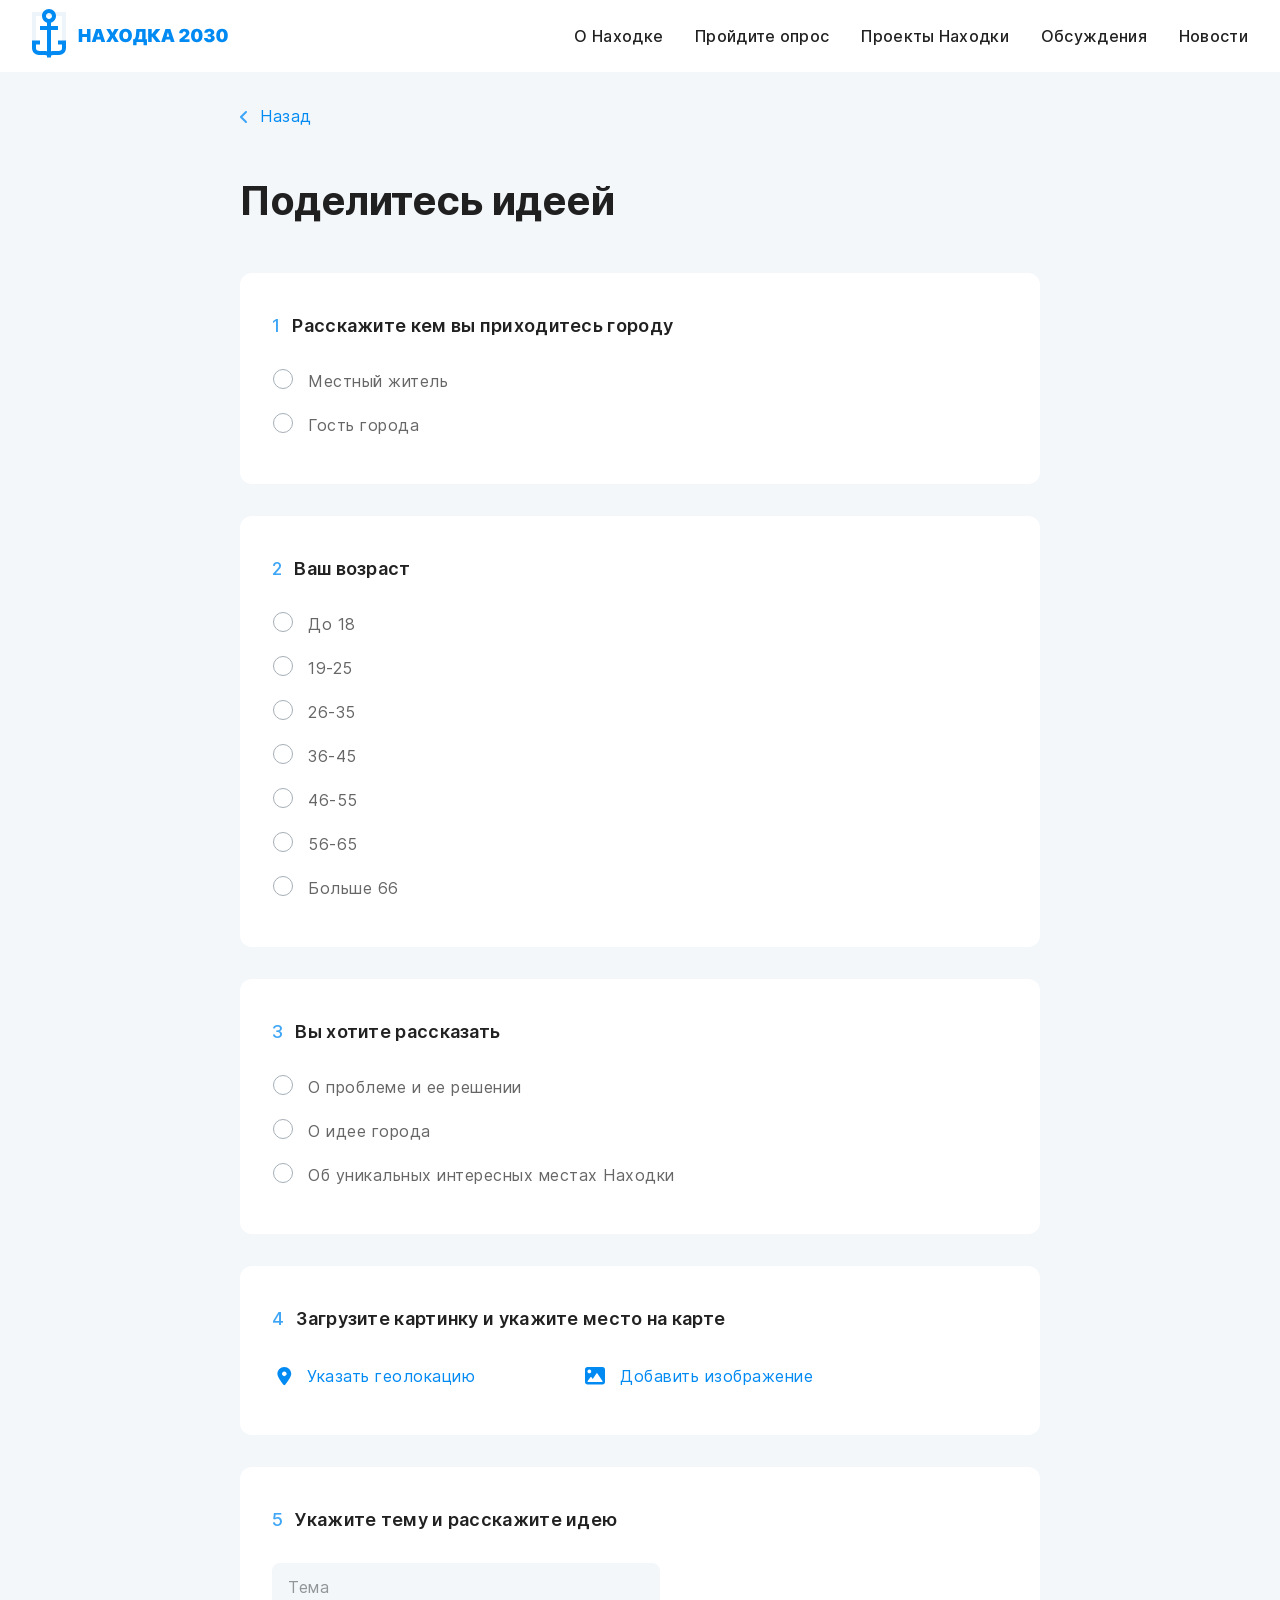
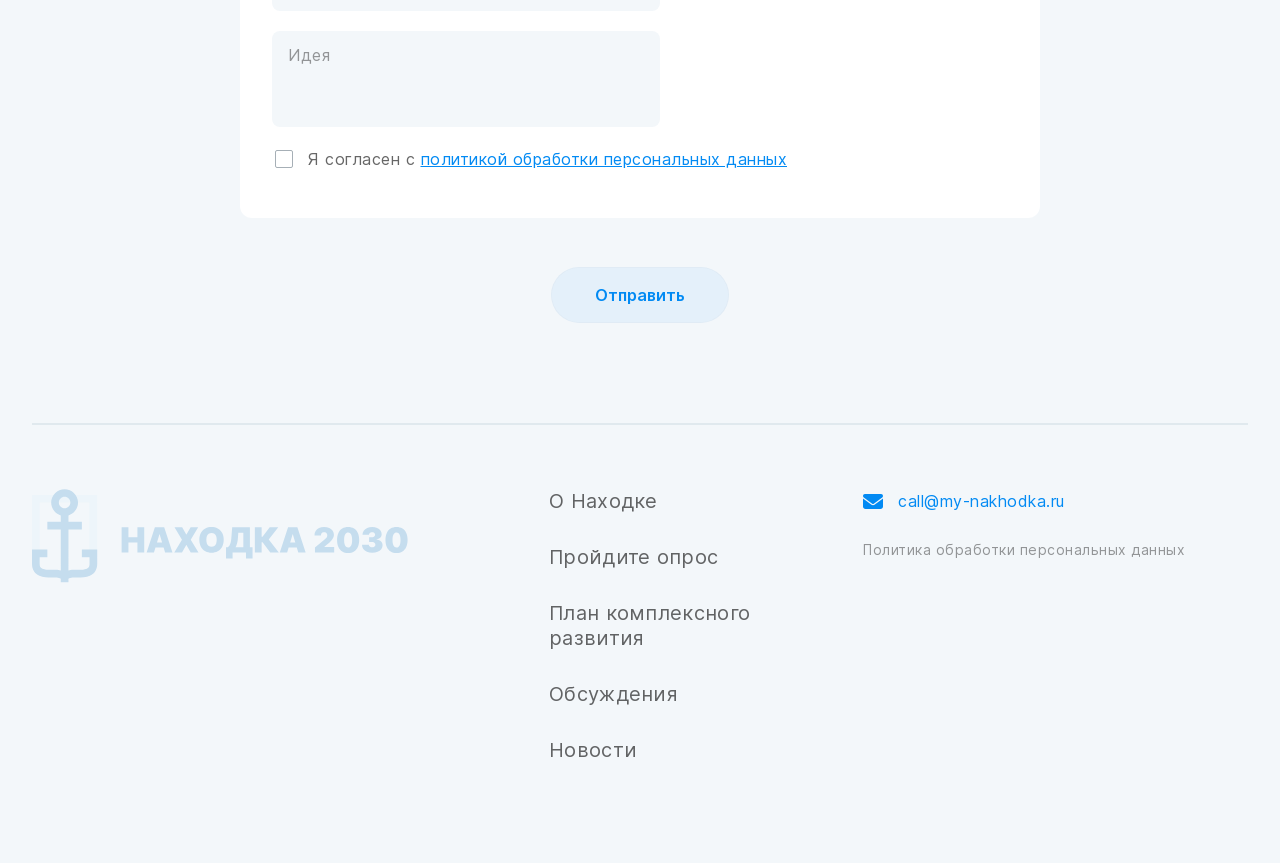
==== commit 28c27de8: "Deploying to gh-pages from @ dmkrupin/presspass-test-assignment@1f9c0605a002d6933c094fd87038047b4440" ====
--- a/index.html
+++ b/index.html
@@ -6,7 +6,20 @@
     <meta name="viewport" content="width=device-width, initial-scale=1.0" />
     <meta name="description" content="Описание проекта">
     <title>PressPass Test Task</title>
+
+    <!-- styles -->
     <link rel="stylesheet" href="css/style.min.css">
+
+    <!-- font preload -->
+    <link rel="preload" href="fonts/Inter-Bold.woff2" type="font/woff2" as="font" crossorigin="anonymous">
+    <link rel="preload" href="fonts/Inter-Bold.woff" type="font/woff" as="font" crossorigin="anonymous">
+    <link rel="preload" href="fonts/Inter-Medium.woff2" type="font/woff2" as="font" crossorigin="anonymous">
+    <link rel="preload" href="fonts/Inter-Medium.woff" type="font/woff" as="font" crossorigin="anonymous">
+    <link rel="preload" href="fonts/Inter-Regular.woff2" type="font/woff2" as="font" crossorigin="anonymous">
+    <link rel="preload" href="fonts/Inter-Regular.woff" type="font/woff" as="font" crossorigin="anonymous">
+    <link rel="preload" href="fonts/Inter-SemiBold.woff2" type="font/woff2" as="font" crossorigin="anonymous">
+    <link rel="preload" href="fonts/Inter-SemiBold.woff" type="font/woff" as="font" crossorigin="anonymous">
+
   </head>
   <body>
     <div class="wrapper">
@@ -47,7 +60,7 @@
         <div class="content-wrapper">
           <section class="page-nav">
             <a class="page-nav__back" href="sitemap.html">
-              <svg width="5" height="10" aria-label="Назад">
+              <svg width="7" height="12" aria-label="Назад">
                 <use xlink:href="img/sprite_auto.svg#arrow-left"></use>
               </svg>
               <span>
@@ -222,3 +235,9 @@
     <script src="js/main.js" type="module"></script>
   </body>
 </html>
+
+
+<!-- БЭКЛОГ:
+1. кнопка "назад" черный фон убрать
+2. лого в шапке покрасить
+3. мобильное меню -->
--- a/css/style.min.css
+++ b/css/style.min.css
@@ -1,3 +1,3 @@
 /*! normalize.css v8.0.1 | MIT License | github.com/necolas/normalize.css */
-html{-webkit-text-size-adjust:100%}details,main{display:block}h1{margin:.67em 0;font-size:2em}hr{-webkit-box-sizing:content-box;box-sizing:content-box;height:0;overflow:visible}code,kbd,pre,samp{font-size:1em;font-family:monospace,monospace}a{background-color:transparent;color:#000;text-decoration:none}abbr[title]{-webkit-text-decoration:underline dotted;text-decoration:underline dotted;border-bottom:none}b,strong{font-weight:bolder}small{font-size:80%}sub,sup{position:relative;font-size:75%;line-height:0;vertical-align:baseline}sub{bottom:-.25em}sup{top:-.5em}img{border-style:none}button,input,optgroup,select{margin:0;font-size:100%;line-height:1.15;font-family:inherit}textarea{line-height:1.15}button,input{overflow:visible}button,select{text-transform:none}[type=button]::-moz-focus-inner,[type=reset]::-moz-focus-inner,[type=submit]::-moz-focus-inner,button::-moz-focus-inner{padding:0;border-style:none}[type=button]:-moz-focusring,[type=reset]:-moz-focusring,[type=submit]:-moz-focusring,button:-moz-focusring{outline:1px dotted ButtonText}fieldset{margin:0 0 32px;padding:40px 32px 47px;border:0;border-radius:12px;background-color:#fff;display:-webkit-box;display:-ms-flexbox;display:flex;-webkit-box-orient:vertical;-webkit-box-direction:normal;-ms-flex-direction:column;flex-direction:column;-webkit-box-align:start;-ms-flex-align:start;align-items:flex-start}legend{display:table;max-width:100%;color:inherit;white-space:normal}progress{vertical-align:baseline}textarea{overflow:auto;resize:none}[type=checkbox],[type=radio],legend{-webkit-box-sizing:border-box;box-sizing:border-box;padding:0}[type=number]::-webkit-inner-spin-button,[type=number]::-webkit-outer-spin-button{height:auto}[type=search]{outline-offset:-2px;-webkit-appearance:textfield}[type=search]::-webkit-search-decoration{-webkit-appearance:none}::-webkit-file-upload-button{font:inherit;-webkit-appearance:button}summary{display:list-item}.page-nav h1 br,[hidden],input[type=checkbox]+span+p a br,template{display:none}@font-face{font-style:normal;font-weight:400;font-family:"Inter";font-display:swap;src:url(../fonts/Inter-Regular.woff2) format("woff2"),url(../fonts/Inter-Regular.woff) format("woff")}@font-face{font-style:normal;font-weight:500;font-family:"Inter";font-display:swap;src:url(../fonts/Inter-Medium.woff2) format("woff2"),url(../fonts/Inter-Medium.woff) format("woff")}@font-face{font-style:normal;font-weight:600;font-family:"Inter";font-display:swap;src:url(../fonts/Inter-SemiBold.woff2) format("woff2"),url(../fonts/Inter-SemiBold.woff) format("woff")}@font-face{font-style:normal;font-weight:700;font-family:"Inter";font-display:swap;src:url(../fonts/Inter-Bold.woff2) format("woff2"),url(../fonts/Inter-Bold.woff) format("woff")}*,::after,::before{-webkit-box-sizing:border-box;box-sizing:border-box}body,html{margin:0;padding:0;min-height:100vh}html{font-style:normal;font-weight:400;font-size:16px;line-height:24px;font-family:"Inter","Arial",sans-serif;color:#000;-webkit-font-smoothing:antialiased;-moz-osx-font-smoothing:grayscale;text-rendering:optimizeLegibility}body{width:100%;height:100%;background-color:#fff}img,video{display:block;max-width:100%;height:auto}input:-webkit-autofill{-webkit-box-shadow:inset 0 0 0 1000px #fff;box-shadow:inset 0 0 0 1000px #fff;-webkit-text-fill-color:#000}input,select{border-radius:0}input::-webkit-input-placeholder,textarea::-webkit-input-placeholder{opacity:1}input::-moz-placeholder,textarea::-moz-placeholder{opacity:1}input:-ms-input-placeholder,input::-ms-input-placeholder,textarea:-ms-input-placeholder,textarea::-ms-input-placeholder{opacity:1}input::placeholder,textarea::placeholder{opacity:1}input:invalid,textarea:invalid{-webkit-box-shadow:none;box-shadow:none}input::-ms-clear,input::-ms-reveal{display:none}input[type=search]::-webkit-search-cancel-button,input[type=search]::-webkit-search-decoration,input[type=search]::-webkit-search-results-button,input[type=search]::-webkit-search-results-decoration{-webkit-appearance:none;appearance:none}input::-webkit-inner-spin-button,input::-webkit-outer-spin-button{margin:0;-webkit-appearance:none;appearance:none}input[type=number]{-webkit-appearance:textfield;-moz-appearance:textfield;appearance:textfield}input:matches([type=email],[type=number],[type=password],[type=search],[type=tel],[type=text],[type=url]),select,textarea{-webkit-appearance:none;-moz-appearance:none;appearance:none}[type=button],[type=reset],[type=submit],button{-webkit-appearance:none;-moz-appearance:none;appearance:none}.wrapper{position:relative;display:-webkit-box;display:-ms-flexbox;display:flex;-webkit-box-orient:vertical;-webkit-box-direction:normal;-ms-flex-direction:column;flex-direction:column;min-height:100vh;min-height:calc(100*var(--vh, 1vh));background-color:#f3f7fa}.wrapper .footer,.wrapper .header{-ms-flex-negative:0;flex-shrink:0}.wrapper main{-webkit-box-flex:1;-ms-flex-positive:1;flex-grow:1}.rouble{font-family:"Rouble","Arial",sans-serif;text-transform:lowercase!important;font-weight:400!important}.visually-hidden{position:absolute;width:1px;height:1px;margin:-1px;padding:0;overflow:hidden;white-space:nowrap;border:0;clip:rect(0 0 0 0);-webkit-clip-path:inset(100%);clip-path:inset(100%)}.scroll-lock-ios{position:fixed;overflow:hidden}.scroll-lock{overflow:hidden}.no-scrollbar{-ms-overflow-style:none;scrollbar-width:none}.modal::-webkit-scrollbar,.no-scrollbar::-webkit-scrollbar{display:none}.no-transition{-webkit-transition:none!important;-o-transition:none!important;transition:none!important}.container{width:100%;max-width:1920px;margin:0 auto;padding:0 112px}@media (max-width:1439px){.container{padding:0 32px}}@media (max-width:1023px){.container{padding:0 24px}}@media (max-width:767px){.container{padding:0 20px}}.btn{display:-webkit-inline-box;display:-ms-inline-flexbox;display:inline-flex;-webkit-box-pack:center;-ms-flex-pack:center;justify-content:center;padding:15px 43px;font:600 16px/24px "Inter","Arial",sans-serif;color:#028af3;background-color:rgba(2,138,243,.06);border:1px solid rgba(0,0,0,.02);border-radius:28px;cursor:pointer;-webkit-transition:color .3s ease,background .3s ease;-o-transition:color .3s ease,background .3s ease;transition:color .3s ease,background .3s ease}.btn:disabled{opacity:.5;pointer-events:none}@media (hover:hover),screen and (min-width:0\0){.btn:focus,.btn:hover{background-color:#028af3;color:#fff}}.modal,.modal__wrapper{display:-webkit-box;display:-ms-flexbox;display:flex}.modal{top:0;right:0;bottom:0;left:0;z-index:1000;-webkit-box-orient:vertical;-webkit-box-direction:normal;-ms-flex-direction:column;flex-direction:column;overflow-y:auto;-webkit-overflow-scrolling:touch;background-color:rgba(0,0,0,.8);-webkit-transform:scale(1.2);-ms-transform:scale(1.2);transform:scale(1.2);visibility:hidden;opacity:0;-webkit-transition:opacity .6s cubic-bezier(.55,0,.1,1),visibility .6s cubic-bezier(.55,0,.1,1),-webkit-transform .6s cubic-bezier(.55,0,.1,1);-o-transition:opacity .6s cubic-bezier(.55,0,.1,1),transform .6s cubic-bezier(.55,0,.1,1),visibility .6s cubic-bezier(.55,0,.1,1);transition:opacity .6s cubic-bezier(.55,0,.1,1),transform .6s cubic-bezier(.55,0,.1,1),visibility .6s cubic-bezier(.55,0,.1,1);transition:opacity .6s cubic-bezier(.55,0,.1,1),transform .6s cubic-bezier(.55,0,.1,1),visibility .6s cubic-bezier(.55,0,.1,1),-webkit-transform .6s cubic-bezier(.55,0,.1,1);pointer-events:none;-ms-overflow-style:none;scrollbar-width:none;position:fixed}.modal__wrapper{position:relative;-ms-flex-negative:0;flex-shrink:0;-webkit-box-pack:center;-ms-flex-pack:center;justify-content:center;-webkit-box-align:center;-ms-flex-align:center;align-items:center;width:100%;min-height:100%;padding:60px 40px}@media (max-width:767px){.modal__wrapper{padding:60px 16px}}.modal__overlay{position:absolute;top:0;left:0;width:100%;height:100%;cursor:pointer}.modal__content{position:relative;width:600px;padding:40px;background-color:#fff}@media (max-width:767px){.modal__content{width:100%;padding:20px}}.modal__close-btn{position:absolute;top:22px;right:22px;z-index:1;width:40px;height:40px;padding:0;background:0 0;border:0;cursor:pointer}.modal--responsive .modal__content{width:100%}.modal--fit-content .modal__content{width:auto}@media (max-width:767px){.modal--fit-content .modal__content{width:100%}}.modal--no-scale{-webkit-transform:none;-ms-transform:none;transform:none}.modal--preload{-webkit-transition:none;-o-transition:none;transition:none}.modal.is-active{-webkit-transform:scale(1);-ms-transform:scale(1);transform:scale(1);visibility:visible;opacity:1;pointer-events:auto}.header{background-color:#fff}.header .container{min-height:72px;display:-webkit-box;display:-ms-flexbox;display:flex;-webkit-box-pack:justify;-ms-flex-pack:justify;justify-content:space-between;-webkit-box-align:center;-ms-flex-align:center;align-items:center}@media (max-width:767px){.header .container{min-height:56px}}.header__logo{margin-top:4px;margin-right:15px;-webkit-transition:opacity .3s ease;-o-transition:opacity .3s ease;transition:opacity .3s ease}.header__logo svg{width:196px;height:52px}@media (max-width:767px){.header__logo svg{width:152px;height:40px}}@media (hover:hover),screen and (min-width:0\0){.header__logo:focus,.header__logo:hover{opacity:.5}}.header__toggle{display:none;padding:0;border:0;background-color:transparent;cursor:pointer;width:48px;height:48px}.header__toggle svg{fill:#a6afb6;-webkit-transition:fill .3s ease;-o-transition:fill .3s ease;transition:fill .3s ease}@media (hover:hover),screen and (min-width:0\0){.header__toggle:focus svg,.header__toggle:hover svg{fill:#028af3}}@media (max-width:767px){.header__toggle{display:block;margin-top:3px}}.header__navlist{margin:0;padding:0;list-style:none;display:-webkit-box;display:-ms-flexbox;display:flex;-ms-flex-wrap:wrap;flex-wrap:wrap}@media (max-width:767px){.header__navlist{display:none}}.header__navitem:not(:last-child){margin-right:32px}@media (max-width:1023px){.header__navitem:not(:last-child){margin-right:22px}}.header__navlink{font:500 16px/24px "Inter","Arial",sans-serif;letter-spacing:.3px;color:rgba(0,0,0,.87)}@media (hover:hover),screen and (min-width:0\0){.header__navlink:focus,.header__navlink:hover{text-decoration:underline}}.content-wrapper{margin:0 auto;padding-bottom:100px;max-width:800px;display:-webkit-box;display:-ms-flexbox;display:flex;-webkit-box-orient:vertical;-webkit-box-direction:normal;-ms-flex-direction:column;flex-direction:column}@media (max-width:767px){.content-wrapper{padding-bottom:62px}}.page-nav{-ms-flex-item-align:stretch;align-self:stretch;margin-top:32px;margin-bottom:48px;display:-webkit-box;display:-ms-flexbox;display:flex;-webkit-box-orient:vertical;-webkit-box-direction:normal;-ms-flex-direction:column;flex-direction:column;-webkit-box-pack:start;-ms-flex-pack:start;justify-content:flex-start}.page-nav h1,fieldset h2{padding:0;color:rgba(0,0,0,.87)}.page-nav h1{-ms-flex-item-align:start;align-self:flex-start;margin:0;font:700 40px/48px "Inter","Arial",sans-serif;letter-spacing:-.5px}@media (max-width:1023px){.page-nav{padding-left:20px;padding-right:20px}}@media (max-width:767px){.page-nav{margin-top:24px;margin-bottom:31px}.page-nav h1{font:700 32px/36px "Inter","Arial",sans-serif;letter-spacing:0}.page-nav h1 br{display:block}}.page-nav__back,fieldset a{-webkit-box-pack:start;-ms-flex-pack:start;justify-content:flex-start;-webkit-box-align:center;-ms-flex-align:center;align-items:center}.page-nav__back{-ms-flex-item-align:start;align-self:flex-start;margin-bottom:49px;-webkit-transition:opacity .3s ease;-o-transition:opacity .3s ease;transition:opacity .3s ease}.page-nav__back svg{width:7px;height:12px;margin-right:13px;position:relative;top:1px;color:transparent}.footer__email span,.page-nav__back span,input[type=file]+span span{font:400 16px/24px "Inter","Arial",sans-serif;letter-spacing:.5px;color:#028af3}@media (hover:hover),screen and (min-width:0\0){.page-nav__back:focus,.page-nav__back:hover{opacity:.5}}@media (max-width:767px){.page-nav__back{margin-bottom:33px}}form{-webkit-box-orient:vertical;-webkit-box-direction:normal;-ms-flex-direction:column;flex-direction:column;counter-reset:field}form button{-ms-flex-item-align:center;-ms-grid-row-align:center;align-self:center;margin:17px 0 0}@media (max-width:767px){form button{width:325px;margin-top:18px}}fieldset h2{margin:1px 0 31px;font:600 18px/24px "Inter","Arial",sans-serif;letter-spacing:.3px}fieldset h2::before{counter-increment:field;content:counter(field);font:500 18px/24px "Inter","Arial",sans-serif;color:#3fa6f6;margin-right:12px}fieldset .fieldset-wrapper{-webkit-box-orient:horizontal;-webkit-box-direction:normal;-ms-flex-direction:row;flex-direction:row;-ms-flex-wrap:wrap;flex-wrap:wrap;gap:114px;padding-top:2px}@media (max-width:767px){fieldset .fieldset-wrapper{padding-top:0;-ms-flex-wrap:nowrap;flex-wrap:nowrap;-webkit-box-orient:vertical;-webkit-box-direction:normal;-ms-flex-direction:column;flex-direction:column;gap:32px}}.page-nav__back,fieldset .fieldset-wrapper,fieldset a,fieldset h2,form,label{display:-webkit-box;display:-ms-flexbox;display:flex}fieldset a{position:relative;left:5px;font:400 16px/24px "Inter","Arial",sans-serif;letter-spacing:.5px;color:#028af3}fieldset a svg,input[type=file]+span svg{margin-right:15px}@media (hover:hover),screen and (min-width:0\0){fieldset a:focus,fieldset a:hover{text-decoration:underline}}@media (max-width:767px){fieldset{padding:24px 20px 32px;margin:0 0 20px}}label{margin-left:1px;-webkit-box-align:start;-ms-flex-align:start;align-items:flex-start;cursor:pointer}label:not(:last-child){margin-bottom:20px}label p{margin:0;padding:0;font:400 16px/24px "Inter","Arial",sans-serif;letter-spacing:.5px;color:rgba(0,0,0,.6)}input[type=file],input[type=radio]{position:absolute;-webkit-appearance:none;-moz-appearance:none;appearance:none}input[type=radio]+span{position:absolute;width:20px;height:20px;border:1px solid #a6afb6;border-radius:50%}input[type=radio]+span+p{margin-left:35px}input[type=radio]:checked+span::before{content:"";position:absolute;top:4px;left:4px;width:10px;height:10px;border-radius:50%;background-color:#a6afb6}input[type=radio]:disabled+span,input[type=radio]:disabled:checked+span,input[type=radio]:disabled:checked+span::before{opacity:.5}input[type=radio]:disabled+span+p{opacity:.5}input[type=radio]:invalid:focus+span{background-color:red}input[type=radio]:invalid:focus+span+p{color:red}@media (hover:hover),screen and (min-width:0\0){input[type=radio]:focus+span,input[type=radio]:hover+span{border-color:#3fa6f6}input[type=radio]:checked:focus+span::before,input[type=radio]:checked:hover+span::before{background-color:#3fa6f6}input[type=radio]:focus+span+p,input[type=radio]:hover+span+p{color:#3fa6f6}}input[type=file]+span{display:-webkit-box;display:-ms-flexbox;display:flex;-webkit-box-pack:start;-ms-flex-pack:start;justify-content:flex-start;-webkit-box-align:center;-ms-flex-align:center;align-items:center}input[type=checkbox]:invalid:focus+span+p,input[type=file]:invalid:focus+span>span{color:red}@media (hover:hover),screen and (min-width:0\0){input[type=file]:hover+span{text-decoration:underline;-webkit-text-decoration-color:#028af3;text-decoration-color:#028af3}input[type=file]:focus+span{outline:2px solid Highlight;outline:1px auto -webkit-focus-ring-color;outline-offset:2px}}input[type=text],textarea{border:0;margin:0 0 20px;width:388px;padding:12px 16px;border-radius:8px;background-color:#f3f7fa;color:rgba(0,0,0,.87);font:400 16px/24px "Inter","Arial",sans-serif;letter-spacing:.5px}input[type=text]::-webkit-input-placeholder,textarea::-webkit-input-placeholder{color:rgba(0,0,0,.4);font:400 16px/24px "Inter","Arial",sans-serif;letter-spacing:.5px}input[type=text]::-moz-placeholder,textarea::-moz-placeholder{color:rgba(0,0,0,.4);font:400 16px/24px "Inter","Arial",sans-serif;letter-spacing:.5px}input[type=text]:-ms-input-placeholder,input[type=text]::-ms-input-placeholder,textarea:-ms-input-placeholder,textarea::-ms-input-placeholder{color:rgba(0,0,0,.4);font:400 16px/24px "Inter","Arial",sans-serif;letter-spacing:.5px}input[type=text]::placeholder,textarea::placeholder{color:rgba(0,0,0,.4);font:400 16px/24px "Inter","Arial",sans-serif;letter-spacing:.5px}@media (max-width:767px){input[type=text],textarea{width:100%}}input[type=checkbox]{position:absolute;-webkit-appearance:none;-moz-appearance:none;appearance:none}input[type=checkbox]+span{-ms-flex-negative:0;flex-shrink:0;position:relative;top:3px;left:2px;width:18px;height:18px;border:1px solid #a6afb6;border-radius:2px;-webkit-transition:border .3s ease;-o-transition:border .3s ease;transition:border .3s ease}input[type=checkbox]+span+p{margin-left:17px;-webkit-transition:color .3s ease;-o-transition:color .3s ease;transition:color .3s ease}input[type=checkbox]+span+p a{display:inline;left:0;text-decoration:underline;-webkit-transition:opacity .3s ease;-o-transition:opacity .3s ease;transition:opacity .3s ease}@media (hover:hover),screen and (min-width:0\0){input[type=checkbox]+span+p a:focus,input[type=checkbox]+span+p a:hover{opacity:.5}}@media (max-width:767px){input[type=checkbox]+span+p a br{display:block}}input[type=checkbox]:checked+span::before{content:"";position:absolute;top:4px;left:4px;width:8px;height:8px;border-radius:2px;background-color:#a6afb6;-webkit-transition:background .3s ease;-o-transition:background .3s ease;transition:background .3s ease}input[type=checkbox]:disabled+span,input[type=checkbox]:disabled:checked+span,input[type=checkbox]:disabled:checked+span::before{opacity:.5}input[type=checkbox]:disabled+span+p{opacity:.5}input[type=checkbox]:invalid:focus+span{background-color:red}@media (hover:hover),screen and (min-width:0\0){input[type=checkbox]:focus+span,input[type=checkbox]:hover+span{border-color:#3fa6f6}input[type=checkbox]:checked:focus+span::before,input[type=checkbox]:checked:hover+span::before{background-color:#3fa6f6}input[type=checkbox]:focus+span+p,input[type=checkbox]:hover+span+p{color:#3fa6f6}}.footer__content{padding-top:64px;padding-bottom:100px;display:-webkit-box;display:-ms-flexbox;display:flex;-webkit-box-align:start;-ms-flex-align:start;align-items:flex-start;border-top:2px solid rgba(179,197,210,.3)}@media (max-width:767px){.footer__content{-webkit-box-orient:vertical;-webkit-box-direction:normal;-ms-flex-direction:column;flex-direction:column;-webkit-box-pack:start;-ms-flex-pack:start;justify-content:flex-start;padding-top:32px;padding-bottom:66px}}.footer__logo{margin-right:auto;-webkit-transition:opacity .3s ease;-o-transition:opacity .3s ease;transition:opacity .3s ease}.footer__logo svg{width:376px;height:100px}@media (max-width:1023px){.footer__logo svg{width:263px;height:75px}}@media (hover:hover),screen and (min-width:0\0){.footer__logo:focus,.footer__logo:hover{opacity:.5}}@media (max-width:767px){.footer__logo{margin-right:0;margin-bottom:32px}.footer__logo svg{width:320px;height:84px}}.footer__links{margin:0 0 0 10px;padding:0;list-style:none}.footer__links li{width:280px}.footer__links li:not(:last-child){margin-bottom:31px}.footer__links a{font:400 20px/24px "Inter","Arial",sans-serif;letter-spacing:.3px;color:rgba(0,0,0,.6)}@media (hover:hover),screen and (min-width:0\0){.footer__links a:focus,.footer__links a:hover{text-decoration:underline}}@media (max-width:767px){.footer__links{margin:0 0 39px}.footer__links li{width:100%}}.footer__more{margin-left:34px;margin-right:63px;display:-webkit-box;display:-ms-flexbox;display:flex;-webkit-box-orient:vertical;-webkit-box-direction:normal;-ms-flex-direction:column;flex-direction:column}@media (max-width:1279px){.footer__more{margin-left:14px;margin-right:14px}}@media (max-width:767px){.footer__more{margin-left:0;margin-right:0}}.footer__email{margin-bottom:27px;display:-webkit-box;display:-ms-flexbox;display:flex;-webkit-box-pack:start;-ms-flex-pack:start;justify-content:flex-start;-webkit-box-align:center;-ms-flex-align:center;align-items:center}.footer__email svg{margin-right:15px}@media (hover:hover),screen and (min-width:0\0){.footer__email:focus span,.footer__email:hover span{text-decoration:underline}}.footer__policy{font:400 14px/20px "Inter","Arial",sans-serif;letter-spacing:.5px;color:rgba(0,0,0,.4)}@media (hover:hover),screen and (min-width:0\0){.footer__policy:focus,.footer__policy:hover{text-decoration:underline}}
+html{-webkit-text-size-adjust:100%}details,main{display:block}h1{margin:.67em 0;font-size:2em}hr{-webkit-box-sizing:content-box;box-sizing:content-box;height:0;overflow:visible}code,kbd,pre,samp{font-size:1em;font-family:monospace,monospace}a{background-color:transparent;color:#000;text-decoration:none}abbr[title]{-webkit-text-decoration:underline dotted;text-decoration:underline dotted;border-bottom:none}b,strong{font-weight:bolder}small{font-size:80%}sub,sup{position:relative;font-size:75%;line-height:0;vertical-align:baseline}sub{bottom:-.25em}sup{top:-.5em}img{border-style:none}button,input,optgroup,select{margin:0;font-size:100%;line-height:1.15;font-family:inherit}textarea{line-height:1.15}button,input{overflow:visible}button,select{text-transform:none}[type=button]::-moz-focus-inner,[type=reset]::-moz-focus-inner,[type=submit]::-moz-focus-inner,button::-moz-focus-inner{padding:0;border-style:none}[type=button]:-moz-focusring,[type=reset]:-moz-focusring,[type=submit]:-moz-focusring,button:-moz-focusring{outline:1px dotted ButtonText}fieldset{margin:0 0 32px;padding:40px 32px 47px;border:0;border-radius:12px;background-color:#fff;display:-webkit-box;display:-ms-flexbox;display:flex;-webkit-box-orient:vertical;-webkit-box-direction:normal;-ms-flex-direction:column;flex-direction:column;-webkit-box-align:start;-ms-flex-align:start;align-items:flex-start}legend{display:table;max-width:100%;color:inherit;white-space:normal}progress{vertical-align:baseline}textarea{overflow:auto;resize:none}[type=checkbox],[type=radio],legend{-webkit-box-sizing:border-box;box-sizing:border-box;padding:0}[type=number]::-webkit-inner-spin-button,[type=number]::-webkit-outer-spin-button{height:auto}[type=search]{outline-offset:-2px;-webkit-appearance:textfield}[type=search]::-webkit-search-decoration{-webkit-appearance:none}::-webkit-file-upload-button{font:inherit;-webkit-appearance:button}summary{display:list-item}.page-nav h1 br,[hidden],input[type=checkbox]+span+p a br,template{display:none}@font-face{font-style:normal;font-weight:400;font-family:"Inter";font-display:swap;src:url(../fonts/Inter-Regular.woff2) format("woff2"),url(../fonts/Inter-Regular.woff) format("woff")}@font-face{font-style:normal;font-weight:500;font-family:"Inter";font-display:swap;src:url(../fonts/Inter-Medium.woff2) format("woff2"),url(../fonts/Inter-Medium.woff) format("woff")}@font-face{font-style:normal;font-weight:600;font-family:"Inter";font-display:swap;src:url(../fonts/Inter-SemiBold.woff2) format("woff2"),url(../fonts/Inter-SemiBold.woff) format("woff")}@font-face{font-style:normal;font-weight:700;font-family:"Inter";font-display:swap;src:url(../fonts/Inter-Bold.woff2) format("woff2"),url(../fonts/Inter-Bold.woff) format("woff")}*,::after,::before{-webkit-box-sizing:border-box;box-sizing:border-box}body,html{margin:0;padding:0;min-height:100vh}html{font-style:normal;font-weight:400;font-size:16px;line-height:24px;font-family:"Inter","Arial",sans-serif;color:#000;-webkit-font-smoothing:antialiased;-moz-osx-font-smoothing:grayscale;text-rendering:optimizeLegibility}body{width:100%;height:100%;background-color:#fff}img,video{display:block;max-width:100%;height:auto}input:-webkit-autofill{-webkit-box-shadow:inset 0 0 0 1000px #fff;box-shadow:inset 0 0 0 1000px #fff;-webkit-text-fill-color:#000}input,select{border-radius:0}input::-webkit-input-placeholder,textarea::-webkit-input-placeholder{opacity:1}input::-moz-placeholder,textarea::-moz-placeholder{opacity:1}input:-ms-input-placeholder,input::-ms-input-placeholder,textarea:-ms-input-placeholder,textarea::-ms-input-placeholder{opacity:1}input::placeholder,textarea::placeholder{opacity:1}input:invalid,textarea:invalid{-webkit-box-shadow:none;box-shadow:none}input::-ms-clear,input::-ms-reveal{display:none}input[type=search]::-webkit-search-cancel-button,input[type=search]::-webkit-search-decoration,input[type=search]::-webkit-search-results-button,input[type=search]::-webkit-search-results-decoration{-webkit-appearance:none;appearance:none}input::-webkit-inner-spin-button,input::-webkit-outer-spin-button{margin:0;-webkit-appearance:none;appearance:none}input[type=number]{-webkit-appearance:textfield;-moz-appearance:textfield;appearance:textfield}input:matches([type=email],[type=number],[type=password],[type=search],[type=tel],[type=text],[type=url]),select,textarea{-webkit-appearance:none;-moz-appearance:none;appearance:none}[type=button],[type=reset],[type=submit],button{-webkit-appearance:none;-moz-appearance:none;appearance:none}.wrapper{position:relative;display:-webkit-box;display:-ms-flexbox;display:flex;-webkit-box-orient:vertical;-webkit-box-direction:normal;-ms-flex-direction:column;flex-direction:column;min-height:100vh;min-height:calc(100*var(--vh, 1vh));background-color:#f3f7fa}.wrapper .footer,.wrapper .header{-ms-flex-negative:0;flex-shrink:0}.wrapper main{-webkit-box-flex:1;-ms-flex-positive:1;flex-grow:1}.rouble{font-family:"Rouble","Arial",sans-serif;text-transform:lowercase!important;font-weight:400!important}.visually-hidden{position:absolute;width:1px;height:1px;margin:-1px;padding:0;overflow:hidden;white-space:nowrap;border:0;clip:rect(0 0 0 0);-webkit-clip-path:inset(100%);clip-path:inset(100%)}.scroll-lock-ios{position:fixed;overflow:hidden}.scroll-lock{overflow:hidden}.no-scrollbar{-ms-overflow-style:none;scrollbar-width:none}.modal::-webkit-scrollbar,.no-scrollbar::-webkit-scrollbar{display:none}.no-transition{-webkit-transition:none!important;-o-transition:none!important;transition:none!important}.container{width:100%;max-width:1920px;margin:0 auto;padding:0 112px}@media (max-width:1439px){.container{padding:0 32px}}@media (max-width:1023px){.container{padding:0 24px}}@media (max-width:767px){.container{padding:0 20px}}.btn{display:-webkit-inline-box;display:-ms-inline-flexbox;display:inline-flex;-webkit-box-pack:center;-ms-flex-pack:center;justify-content:center;padding:15px 43px;font:600 16px/24px "Inter","Arial",sans-serif;color:#028af3;background-color:rgba(2,138,243,.06);border:1px solid rgba(0,0,0,.02);border-radius:28px;cursor:pointer;-webkit-transition:color .3s ease,background .3s ease;-o-transition:color .3s ease,background .3s ease;transition:color .3s ease,background .3s ease}.btn:disabled{opacity:.5;pointer-events:none}@media (hover:hover),screen and (min-width:0\0){.btn:focus,.btn:hover{background-color:#028af3;color:#fff}}.modal,.modal__wrapper{display:-webkit-box;display:-ms-flexbox;display:flex}.modal{top:0;right:0;bottom:0;left:0;z-index:1000;-webkit-box-orient:vertical;-webkit-box-direction:normal;-ms-flex-direction:column;flex-direction:column;overflow-y:auto;-webkit-overflow-scrolling:touch;background-color:rgba(0,0,0,.8);-webkit-transform:scale(1.2);-ms-transform:scale(1.2);transform:scale(1.2);visibility:hidden;opacity:0;-webkit-transition:opacity .6s cubic-bezier(.55,0,.1,1),visibility .6s cubic-bezier(.55,0,.1,1),-webkit-transform .6s cubic-bezier(.55,0,.1,1);-o-transition:opacity .6s cubic-bezier(.55,0,.1,1),transform .6s cubic-bezier(.55,0,.1,1),visibility .6s cubic-bezier(.55,0,.1,1);transition:opacity .6s cubic-bezier(.55,0,.1,1),transform .6s cubic-bezier(.55,0,.1,1),visibility .6s cubic-bezier(.55,0,.1,1);transition:opacity .6s cubic-bezier(.55,0,.1,1),transform .6s cubic-bezier(.55,0,.1,1),visibility .6s cubic-bezier(.55,0,.1,1),-webkit-transform .6s cubic-bezier(.55,0,.1,1);pointer-events:none;-ms-overflow-style:none;scrollbar-width:none;position:fixed}.modal__wrapper{position:relative;-ms-flex-negative:0;flex-shrink:0;-webkit-box-pack:center;-ms-flex-pack:center;justify-content:center;-webkit-box-align:center;-ms-flex-align:center;align-items:center;width:100%;min-height:100%;padding:60px 40px}@media (max-width:767px){.modal__wrapper{padding:60px 16px}}.modal__overlay{position:absolute;top:0;left:0;width:100%;height:100%;cursor:pointer}.modal__content{position:relative;width:600px;padding:40px;background-color:#fff}@media (max-width:767px){.modal__content{width:100%;padding:20px}}.modal__close-btn{position:absolute;top:22px;right:22px;z-index:1;width:40px;height:40px;padding:0;background:0 0;border:0;cursor:pointer}.modal--responsive .modal__content{width:100%}.modal--fit-content .modal__content{width:auto}@media (max-width:767px){.modal--fit-content .modal__content{width:100%}}.modal--no-scale{-webkit-transform:none;-ms-transform:none;transform:none}.modal--preload{-webkit-transition:none;-o-transition:none;transition:none}.modal.is-active{-webkit-transform:scale(1);-ms-transform:scale(1);transform:scale(1);visibility:visible;opacity:1;pointer-events:auto}.header{background-color:#fff}.header .container{min-height:72px;display:-webkit-box;display:-ms-flexbox;display:flex;-webkit-box-pack:justify;-ms-flex-pack:justify;justify-content:space-between;-webkit-box-align:center;-ms-flex-align:center;align-items:center}@media (max-width:767px){.header .container{min-height:56px}}.header__logo{margin-top:4px;margin-right:15px;-webkit-transition:opacity .3s ease;-o-transition:opacity .3s ease;transition:opacity .3s ease}.header__logo svg{width:196px;height:52px;fill:#028af3}@media (max-width:767px){.header__logo svg{width:152px;height:40px}}@media (hover:hover),screen and (min-width:0\0){.header__logo:focus,.header__logo:hover{opacity:.5}}.header__toggle{display:none;padding:0;border:0;background-color:transparent;cursor:pointer;width:48px;height:48px}.header__toggle svg{fill:#a6afb6;-webkit-transition:fill .3s ease;-o-transition:fill .3s ease;transition:fill .3s ease}@media (hover:hover),screen and (min-width:0\0){.header__toggle:focus svg,.header__toggle:hover svg{fill:#028af3}}@media (max-width:767px){.header__toggle{display:block;margin-top:3px}}.header__navlist{margin:0;padding:0;list-style:none;display:-webkit-box;display:-ms-flexbox;display:flex;-ms-flex-wrap:wrap;flex-wrap:wrap}@media (max-width:767px){.header__navlist{display:none}}.header__navitem:not(:last-child){margin-right:32px}@media (max-width:1023px){.header__navitem:not(:last-child){margin-right:22px}}.header__navlink{font:500 16px/24px "Inter","Arial",sans-serif;letter-spacing:.3px;color:rgba(0,0,0,.87)}@media (hover:hover),screen and (min-width:0\0){.header__navlink:focus,.header__navlink:hover{text-decoration:underline}}.content-wrapper{margin:0 auto;padding-bottom:100px;max-width:800px;display:-webkit-box;display:-ms-flexbox;display:flex;-webkit-box-orient:vertical;-webkit-box-direction:normal;-ms-flex-direction:column;flex-direction:column}@media (max-width:767px){.content-wrapper{padding-bottom:62px}}.page-nav{-ms-flex-item-align:stretch;align-self:stretch;margin-top:32px;margin-bottom:48px;display:-webkit-box;display:-ms-flexbox;display:flex;-webkit-box-orient:vertical;-webkit-box-direction:normal;-ms-flex-direction:column;flex-direction:column;-webkit-box-pack:start;-ms-flex-pack:start;justify-content:flex-start}.page-nav h1,fieldset h2{padding:0;color:rgba(0,0,0,.87)}.page-nav h1{-ms-flex-item-align:start;align-self:flex-start;margin:0;font:700 40px/48px "Inter","Arial",sans-serif;letter-spacing:-.5px}@media (max-width:1023px){.page-nav{padding-left:20px;padding-right:20px}}@media (max-width:767px){.page-nav{margin-top:24px;margin-bottom:31px}.page-nav h1{font:700 32px/36px "Inter","Arial",sans-serif;letter-spacing:0}.page-nav h1 br{display:block}}.page-nav__back,fieldset a{-webkit-box-pack:start;-ms-flex-pack:start;justify-content:flex-start;-webkit-box-align:center;-ms-flex-align:center;align-items:center}.page-nav__back{-ms-flex-item-align:start;align-self:flex-start;margin-bottom:49px;-webkit-transition:opacity .3s ease;-o-transition:opacity .3s ease;transition:opacity .3s ease}.page-nav__back svg{width:7px;height:12px;margin-right:13px;position:relative;top:1px;fill:transparent}.footer__email span,.page-nav__back span,input[type=file]+span span{font:400 16px/24px "Inter","Arial",sans-serif;letter-spacing:.5px;color:#028af3}@media (hover:hover),screen and (min-width:0\0){.page-nav__back:focus,.page-nav__back:hover{opacity:.5}}@media (max-width:767px){.page-nav__back{margin-bottom:33px}}form{-webkit-box-orient:vertical;-webkit-box-direction:normal;-ms-flex-direction:column;flex-direction:column;counter-reset:field}form button{-ms-flex-item-align:center;-ms-grid-row-align:center;align-self:center;margin:17px 0 0}@media (max-width:767px){form button{width:325px;margin-top:18px}}fieldset h2{margin:1px 0 31px;font:600 18px/24px "Inter","Arial",sans-serif;letter-spacing:.3px}fieldset h2::before{counter-increment:field;content:counter(field);font:500 18px/24px "Inter","Arial",sans-serif;color:#3fa6f6;margin-right:12px}fieldset .fieldset-wrapper{-webkit-box-orient:horizontal;-webkit-box-direction:normal;-ms-flex-direction:row;flex-direction:row;-ms-flex-wrap:wrap;flex-wrap:wrap;gap:114px;padding-top:2px}@media (max-width:767px){fieldset .fieldset-wrapper{padding-top:0;-ms-flex-wrap:nowrap;flex-wrap:nowrap;-webkit-box-orient:vertical;-webkit-box-direction:normal;-ms-flex-direction:column;flex-direction:column;gap:32px}}.page-nav__back,fieldset .fieldset-wrapper,fieldset a,fieldset h2,form,label{display:-webkit-box;display:-ms-flexbox;display:flex}fieldset a{position:relative;left:5px;font:400 16px/24px "Inter","Arial",sans-serif;letter-spacing:.5px;color:#028af3}fieldset a svg,input[type=file]+span svg{margin-right:15px}@media (hover:hover),screen and (min-width:0\0){fieldset a:focus,fieldset a:hover{text-decoration:underline}}@media (max-width:767px){fieldset{padding:24px 20px 32px;margin:0 0 20px}}label{margin-left:1px;-webkit-box-align:start;-ms-flex-align:start;align-items:flex-start;cursor:pointer}label:not(:last-child){margin-bottom:20px}label p{margin:0;padding:0;font:400 16px/24px "Inter","Arial",sans-serif;letter-spacing:.5px;color:rgba(0,0,0,.6)}input[type=file],input[type=radio]{position:absolute;-webkit-appearance:none;-moz-appearance:none;appearance:none}input[type=radio]+span{position:absolute;width:20px;height:20px;border:1px solid #a6afb6;border-radius:50%}input[type=radio]+span+p{margin-left:35px}input[type=radio]:checked+span::before{content:"";position:absolute;top:4px;left:4px;width:10px;height:10px;border-radius:50%;background-color:#a6afb6}input[type=radio]:disabled+span,input[type=radio]:disabled:checked+span,input[type=radio]:disabled:checked+span::before{opacity:.5}input[type=radio]:disabled+span+p{opacity:.5}input[type=radio]:invalid:focus+span{background-color:red}input[type=radio]:invalid:focus+span+p{color:red}@media (hover:hover),screen and (min-width:0\0){input[type=radio]:focus+span,input[type=radio]:hover+span{border-color:#3fa6f6}input[type=radio]:checked:focus+span::before,input[type=radio]:checked:hover+span::before{background-color:#3fa6f6}input[type=radio]:focus+span+p,input[type=radio]:hover+span+p{color:#3fa6f6}}input[type=file]+span{display:-webkit-box;display:-ms-flexbox;display:flex;-webkit-box-pack:start;-ms-flex-pack:start;justify-content:flex-start;-webkit-box-align:center;-ms-flex-align:center;align-items:center}input[type=checkbox]:invalid:focus+span+p,input[type=file]:invalid:focus+span>span{color:red}@media (hover:hover),screen and (min-width:0\0){input[type=file]:hover+span{text-decoration:underline;-webkit-text-decoration-color:#028af3;text-decoration-color:#028af3}input[type=file]:focus+span{outline:2px solid Highlight;outline:1px auto -webkit-focus-ring-color;outline-offset:2px}}input[type=text],textarea{border:0;margin:0 0 20px;width:388px;padding:12px 16px;border-radius:8px;background-color:#f3f7fa;color:rgba(0,0,0,.87);font:400 16px/24px "Inter","Arial",sans-serif;letter-spacing:.5px}input[type=text]::-webkit-input-placeholder,textarea::-webkit-input-placeholder{color:rgba(0,0,0,.4);font:400 16px/24px "Inter","Arial",sans-serif;letter-spacing:.5px}input[type=text]::-moz-placeholder,textarea::-moz-placeholder{color:rgba(0,0,0,.4);font:400 16px/24px "Inter","Arial",sans-serif;letter-spacing:.5px}input[type=text]:-ms-input-placeholder,input[type=text]::-ms-input-placeholder,textarea:-ms-input-placeholder,textarea::-ms-input-placeholder{color:rgba(0,0,0,.4);font:400 16px/24px "Inter","Arial",sans-serif;letter-spacing:.5px}input[type=text]::placeholder,textarea::placeholder{color:rgba(0,0,0,.4);font:400 16px/24px "Inter","Arial",sans-serif;letter-spacing:.5px}@media (max-width:767px){input[type=text],textarea{width:100%}}input[type=checkbox]{position:absolute;-webkit-appearance:none;-moz-appearance:none;appearance:none}input[type=checkbox]+span{-ms-flex-negative:0;flex-shrink:0;position:relative;top:3px;left:2px;width:18px;height:18px;border:1px solid #a6afb6;border-radius:2px;-webkit-transition:border .3s ease;-o-transition:border .3s ease;transition:border .3s ease}input[type=checkbox]+span+p{margin-left:17px;-webkit-transition:color .3s ease;-o-transition:color .3s ease;transition:color .3s ease}input[type=checkbox]+span+p a{display:inline;left:0;text-decoration:underline;-webkit-transition:opacity .3s ease;-o-transition:opacity .3s ease;transition:opacity .3s ease}@media (hover:hover),screen and (min-width:0\0){input[type=checkbox]+span+p a:focus,input[type=checkbox]+span+p a:hover{opacity:.5}}@media (max-width:767px){input[type=checkbox]+span+p a br{display:block}}input[type=checkbox]:checked+span::before{content:"";position:absolute;top:4px;left:4px;width:8px;height:8px;border-radius:2px;background-color:#a6afb6;-webkit-transition:background .3s ease;-o-transition:background .3s ease;transition:background .3s ease}input[type=checkbox]:disabled+span,input[type=checkbox]:disabled:checked+span,input[type=checkbox]:disabled:checked+span::before{opacity:.5}input[type=checkbox]:disabled+span+p{opacity:.5}input[type=checkbox]:invalid:focus+span{background-color:red}@media (hover:hover),screen and (min-width:0\0){input[type=checkbox]:focus+span,input[type=checkbox]:hover+span{border-color:#3fa6f6}input[type=checkbox]:checked:focus+span::before,input[type=checkbox]:checked:hover+span::before{background-color:#3fa6f6}input[type=checkbox]:focus+span+p,input[type=checkbox]:hover+span+p{color:#3fa6f6}}.footer__content{padding-top:64px;padding-bottom:100px;display:-webkit-box;display:-ms-flexbox;display:flex;-webkit-box-align:start;-ms-flex-align:start;align-items:flex-start;border-top:2px solid rgba(179,197,210,.3)}@media (max-width:767px){.footer__content{-webkit-box-orient:vertical;-webkit-box-direction:normal;-ms-flex-direction:column;flex-direction:column;-webkit-box-pack:start;-ms-flex-pack:start;justify-content:flex-start;padding-top:32px;padding-bottom:66px}}.footer__logo{margin-right:auto;-webkit-transition:opacity .3s ease;-o-transition:opacity .3s ease;transition:opacity .3s ease}.footer__logo svg{width:376px;height:100px;fill:#c5ddee}@media (max-width:1023px){.footer__logo svg{width:263px;height:75px}}@media (hover:hover),screen and (min-width:0\0){.footer__logo:focus,.footer__logo:hover{opacity:.5}}@media (max-width:767px){.footer__logo{margin-right:0;margin-bottom:32px}.footer__logo svg{width:320px;height:84px}}.footer__links{margin:0 0 0 10px;padding:0;list-style:none}.footer__links li{width:280px}.footer__links li:not(:last-child){margin-bottom:31px}.footer__links a{font:400 20px/24px "Inter","Arial",sans-serif;letter-spacing:.3px;color:rgba(0,0,0,.6)}@media (hover:hover),screen and (min-width:0\0){.footer__links a:focus,.footer__links a:hover{text-decoration:underline}}@media (max-width:767px){.footer__links{margin:0 0 39px}.footer__links li{width:100%}}.footer__more{margin-left:34px;margin-right:63px;display:-webkit-box;display:-ms-flexbox;display:flex;-webkit-box-orient:vertical;-webkit-box-direction:normal;-ms-flex-direction:column;flex-direction:column}@media (max-width:1279px){.footer__more{margin-left:14px;margin-right:14px}}@media (max-width:767px){.footer__more{margin-left:0;margin-right:0}}.footer__email{margin-bottom:27px;display:-webkit-box;display:-ms-flexbox;display:flex;-webkit-box-pack:start;-ms-flex-pack:start;justify-content:flex-start;-webkit-box-align:center;-ms-flex-align:center;align-items:center}.footer__email svg{margin-right:15px}@media (hover:hover),screen and (min-width:0\0){.footer__email:focus span,.footer__email:hover span{text-decoration:underline}}.footer__policy{font:400 14px/20px "Inter","Arial",sans-serif;letter-spacing:.5px;color:rgba(0,0,0,.4)}@media (hover:hover),screen and (min-width:0\0){.footer__policy:focus,.footer__policy:hover{text-decoration:underline}}
 /*# sourceMappingURL=style.min.css.map */
